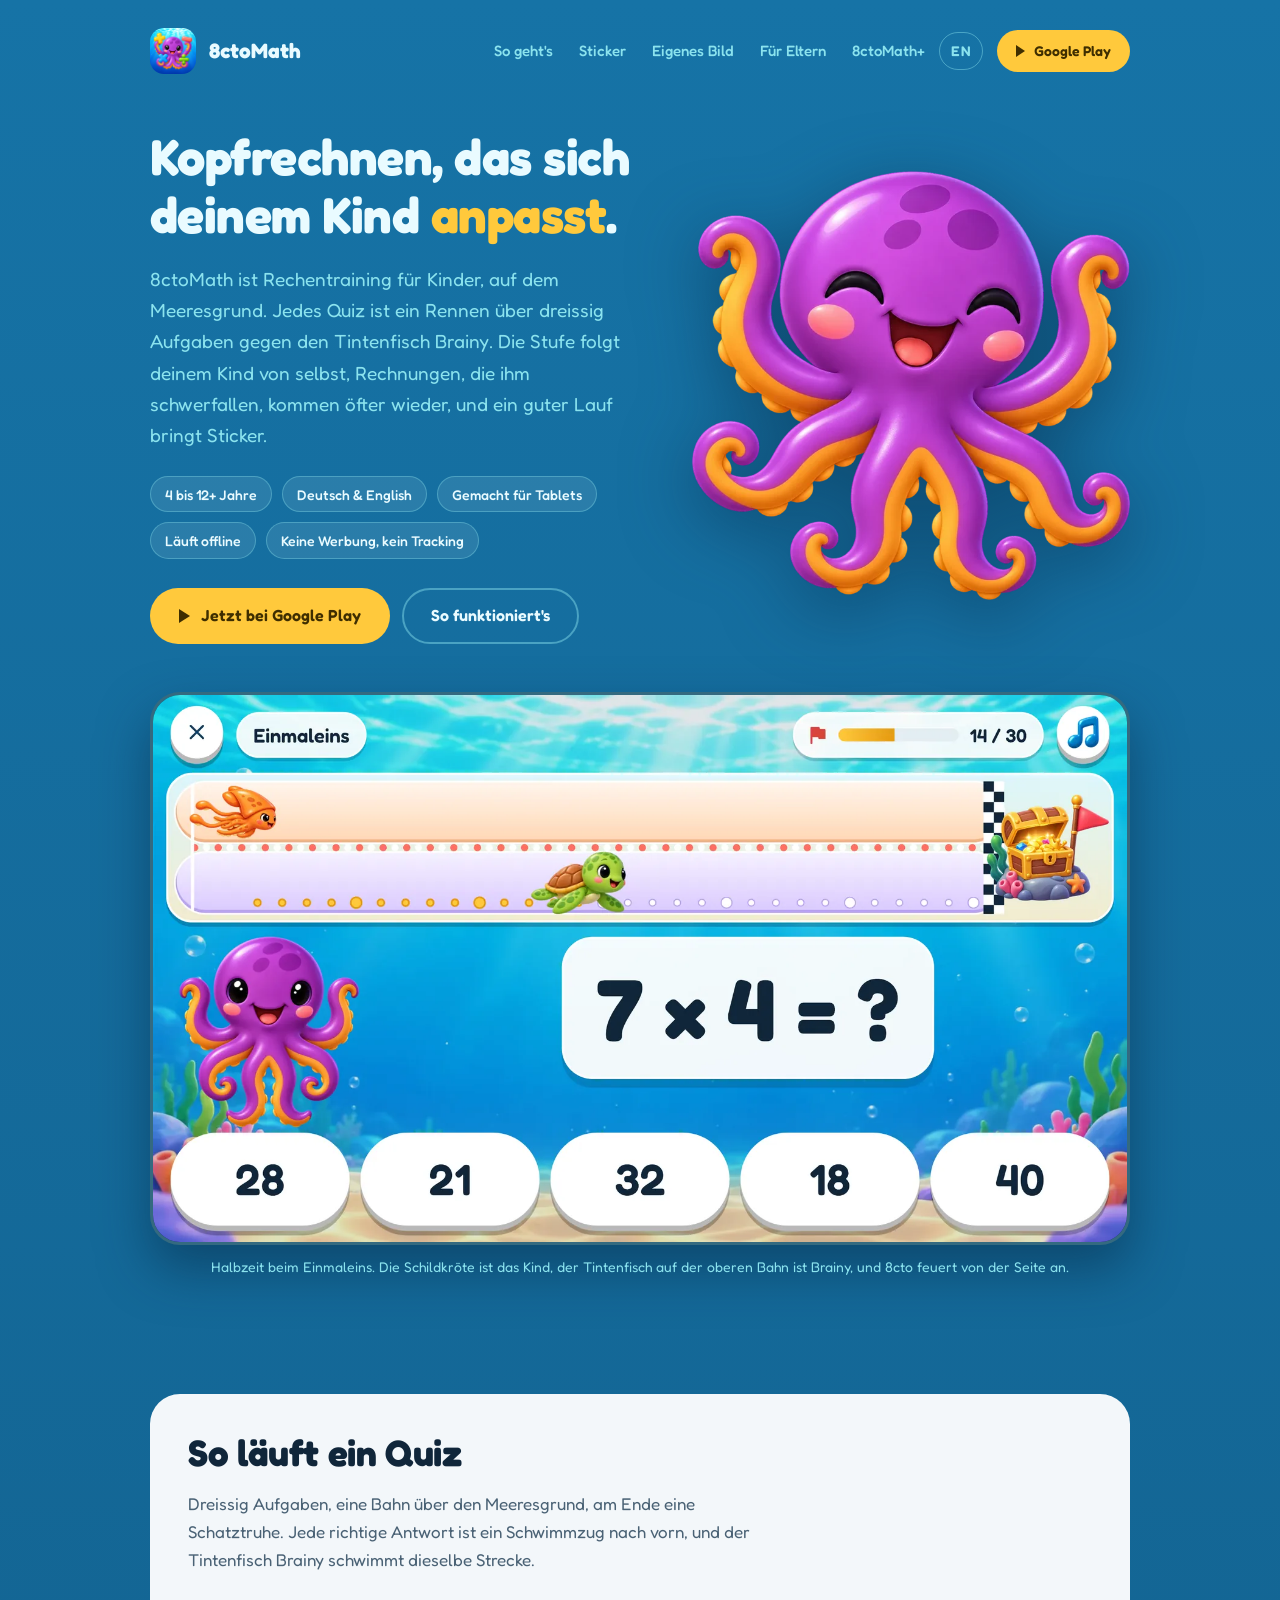
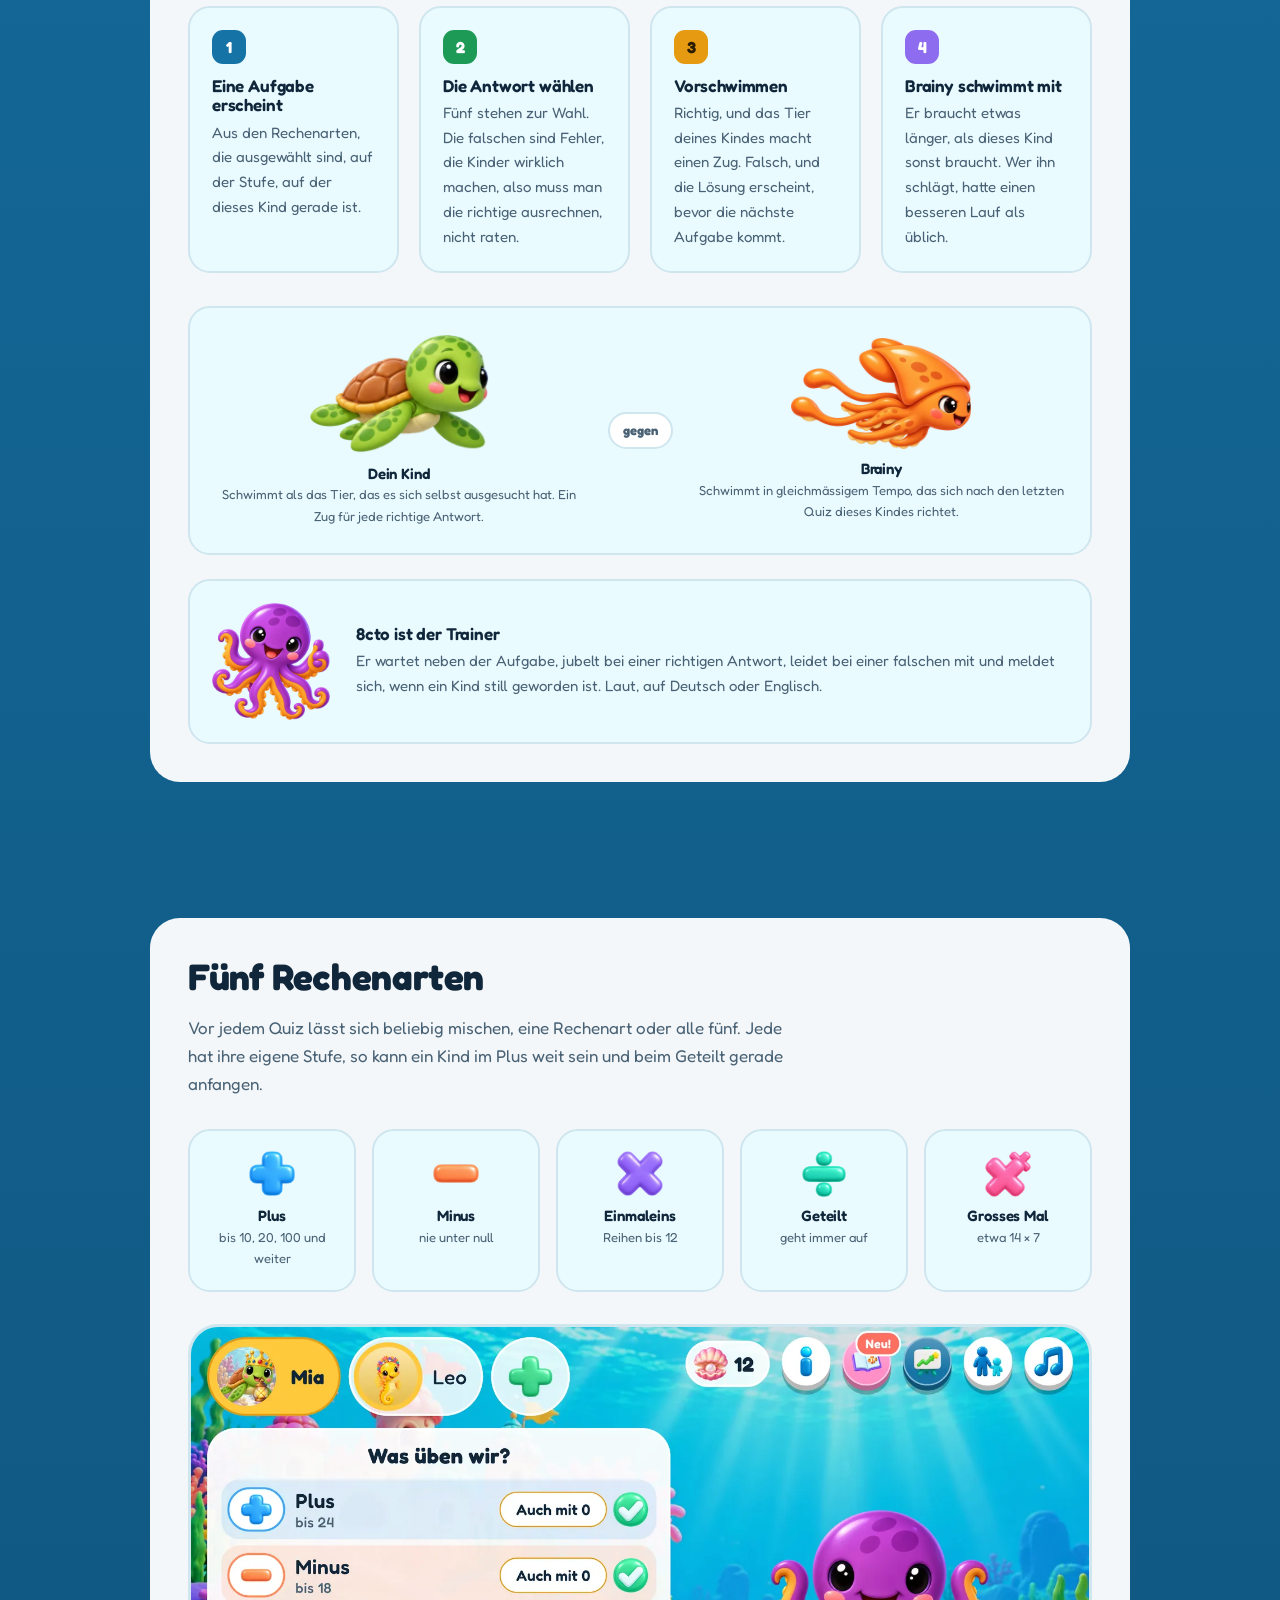
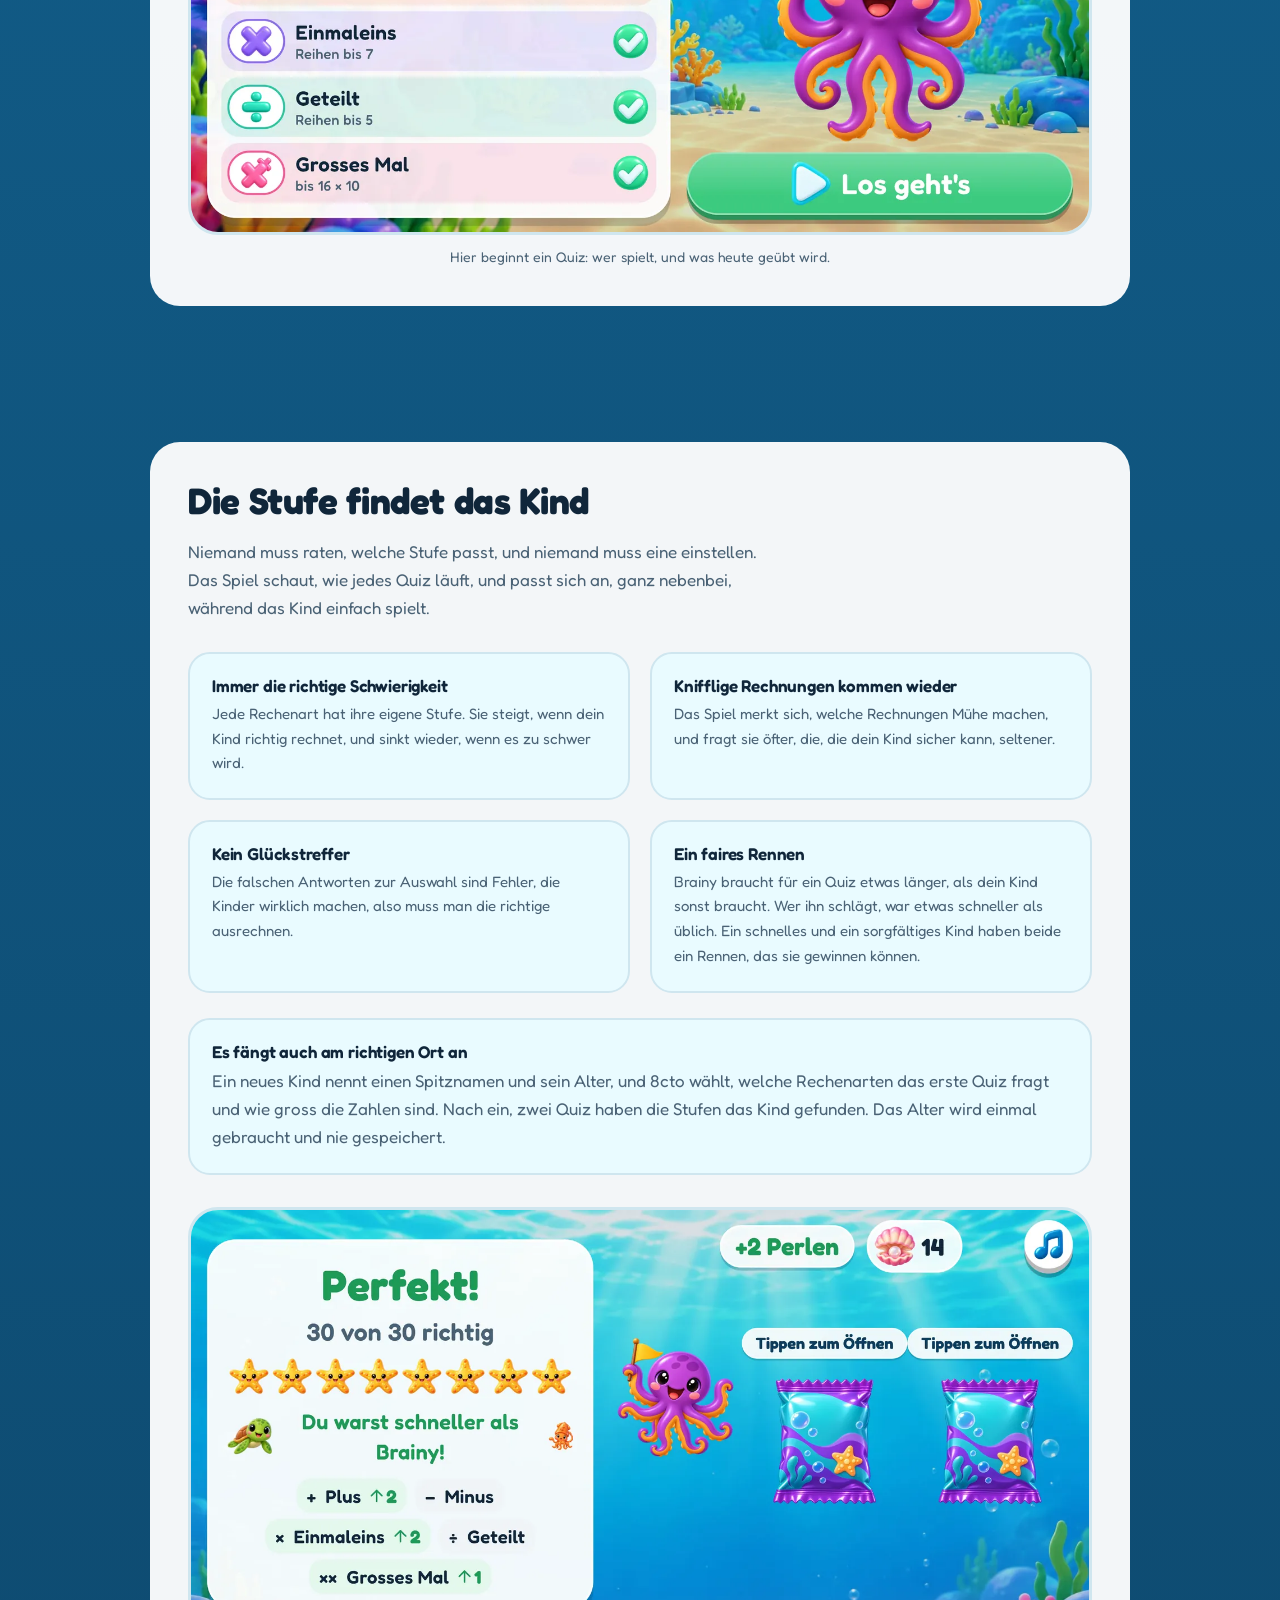
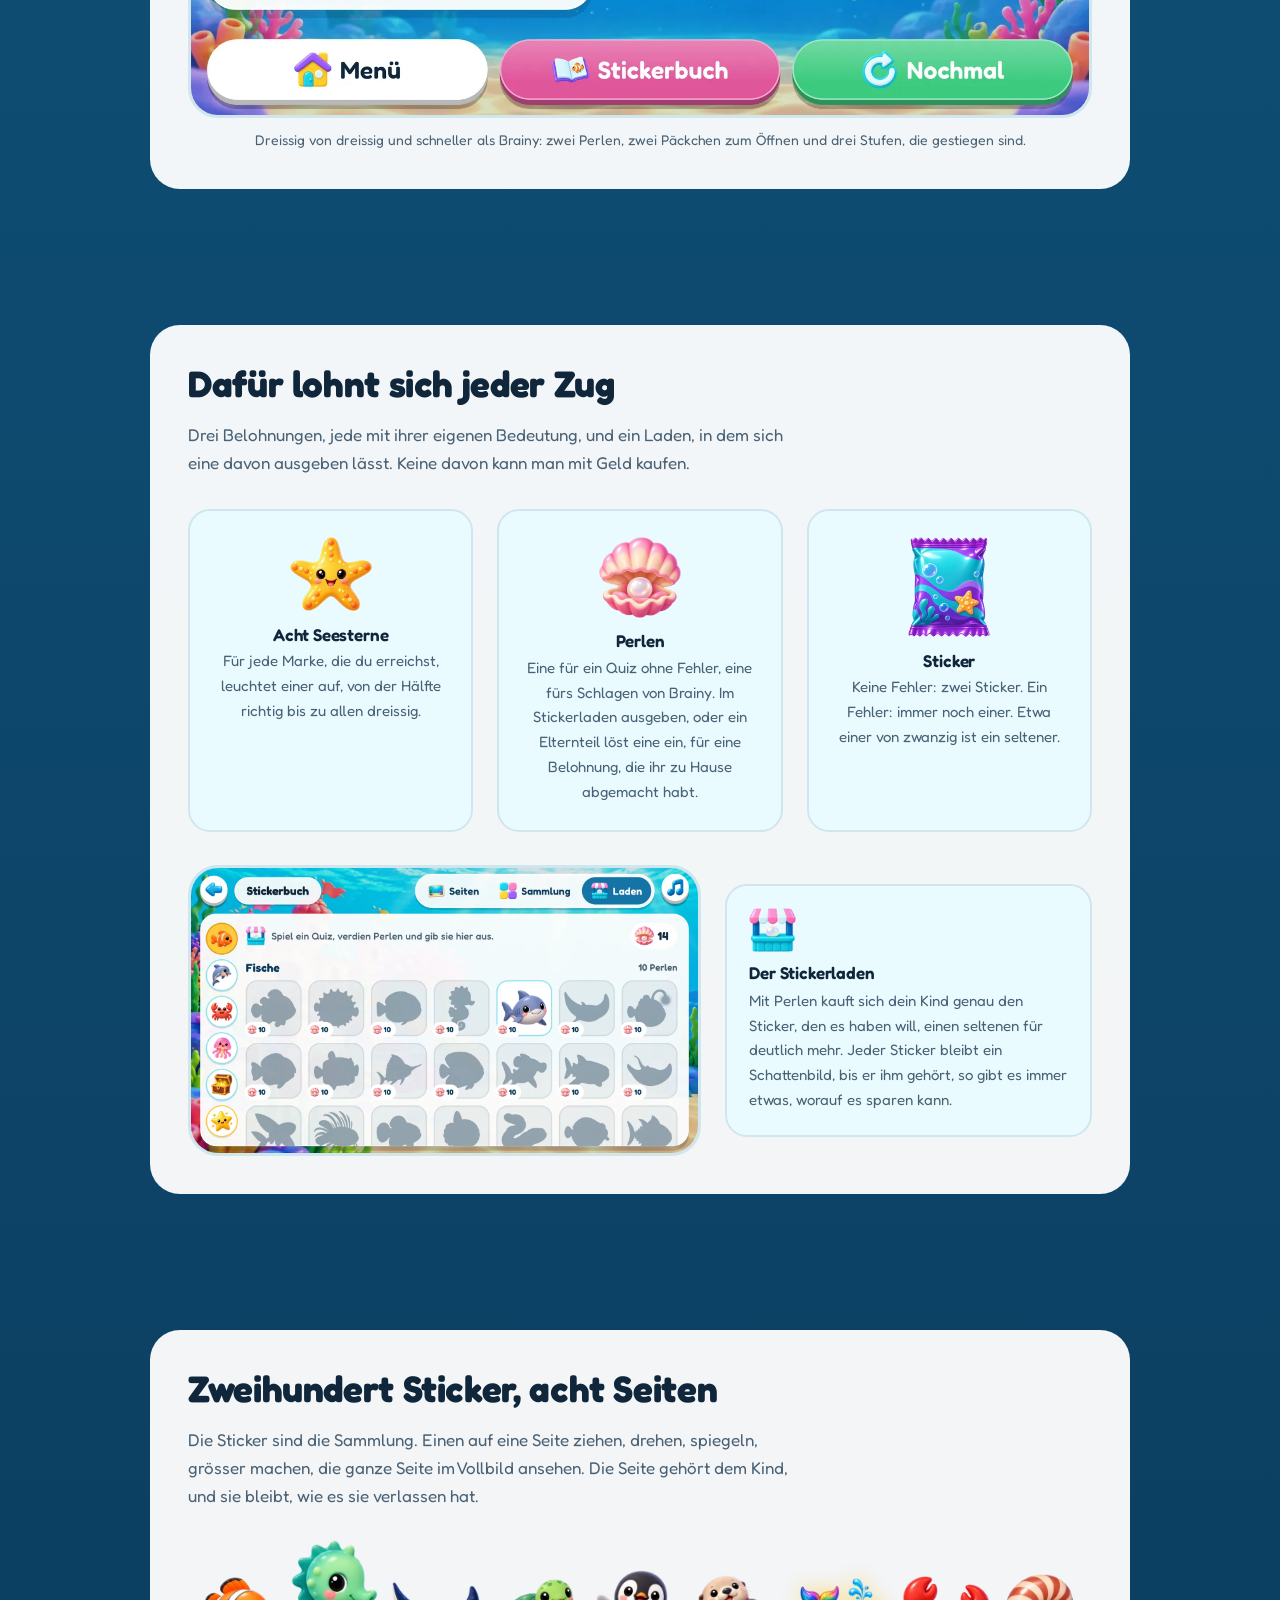
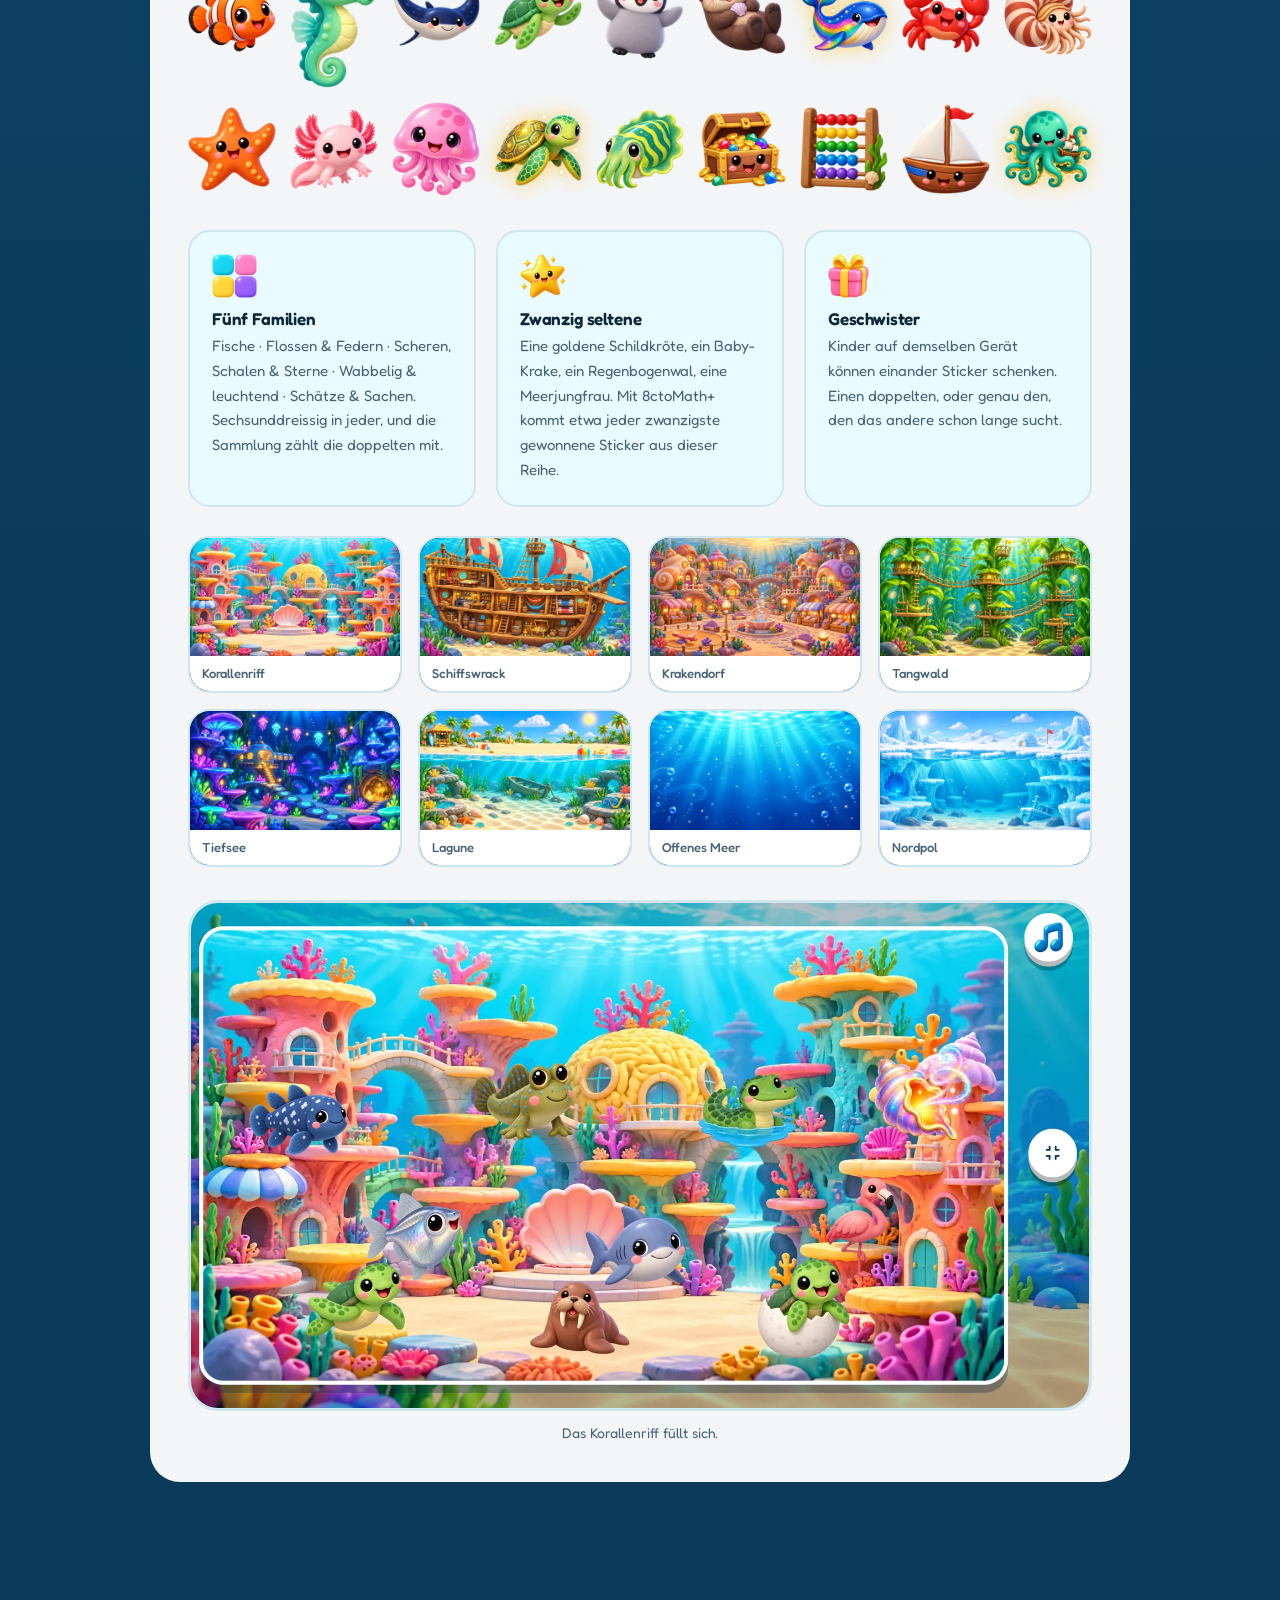
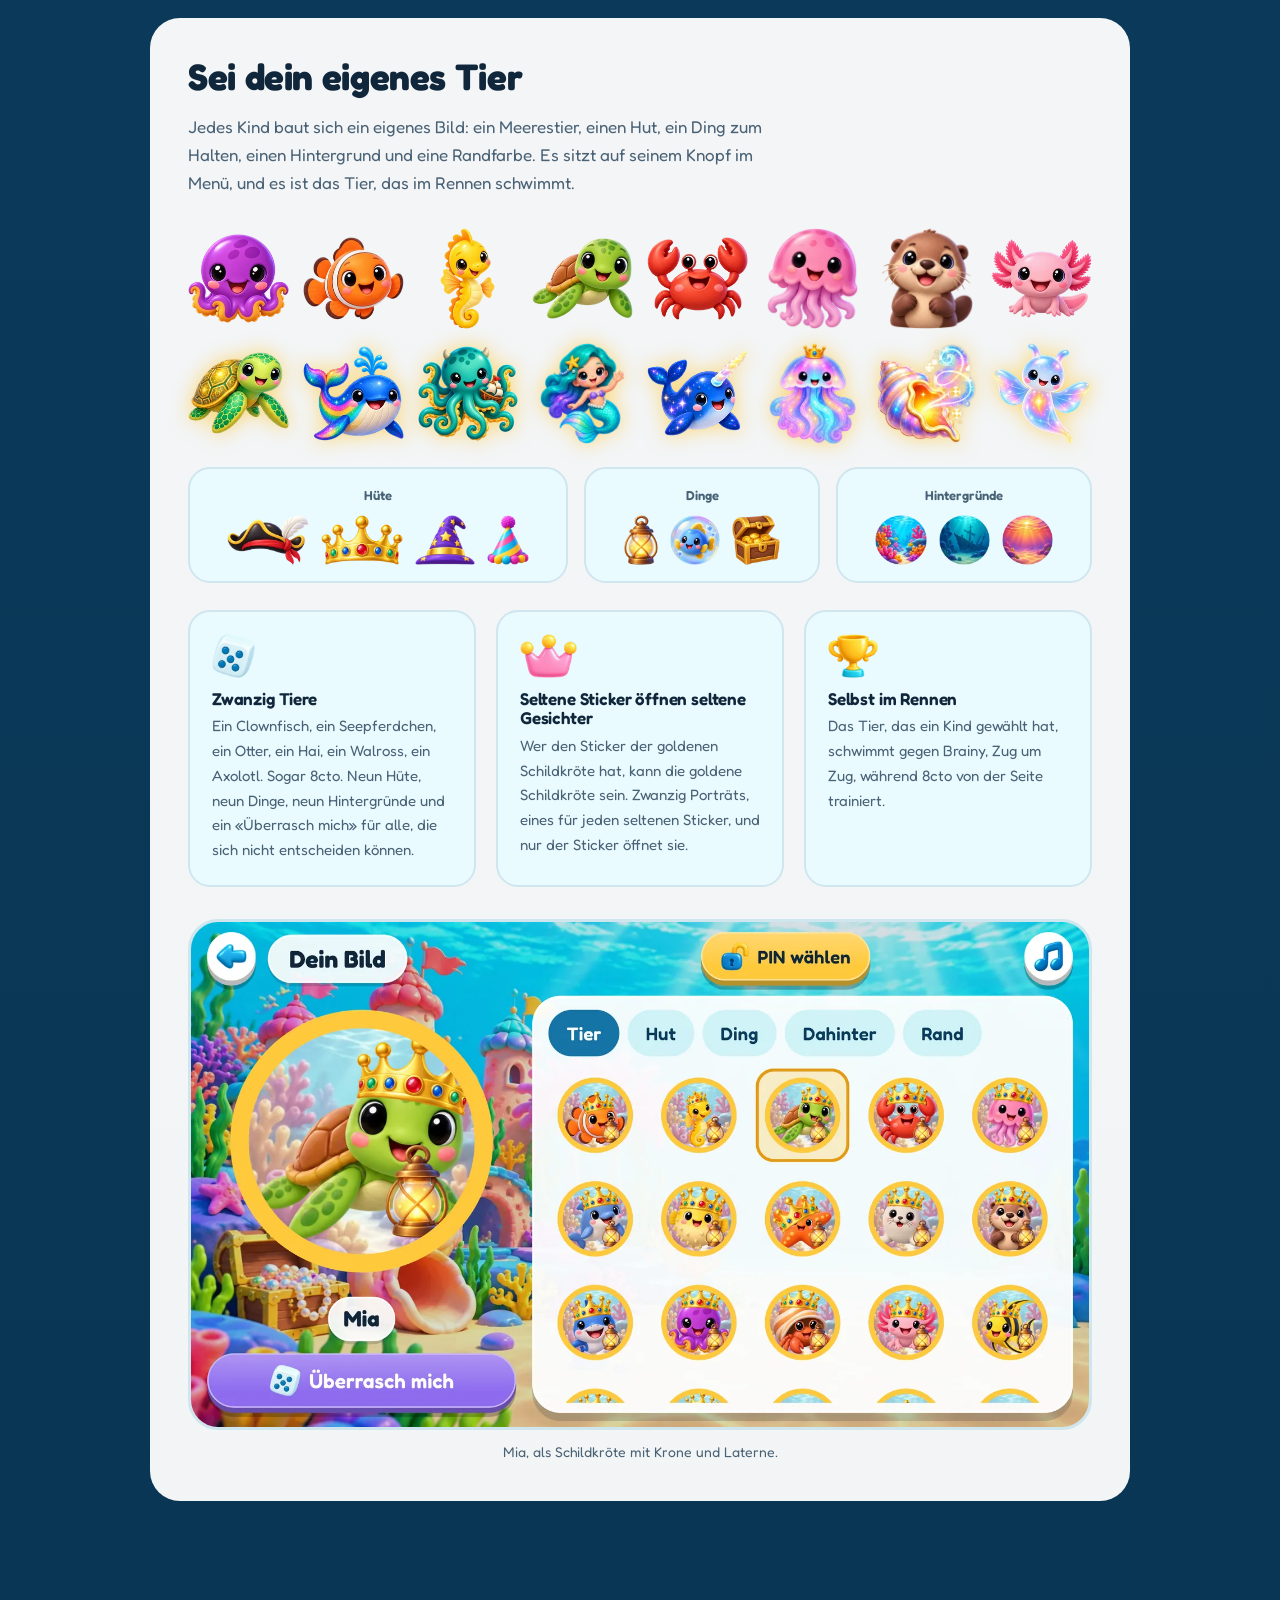
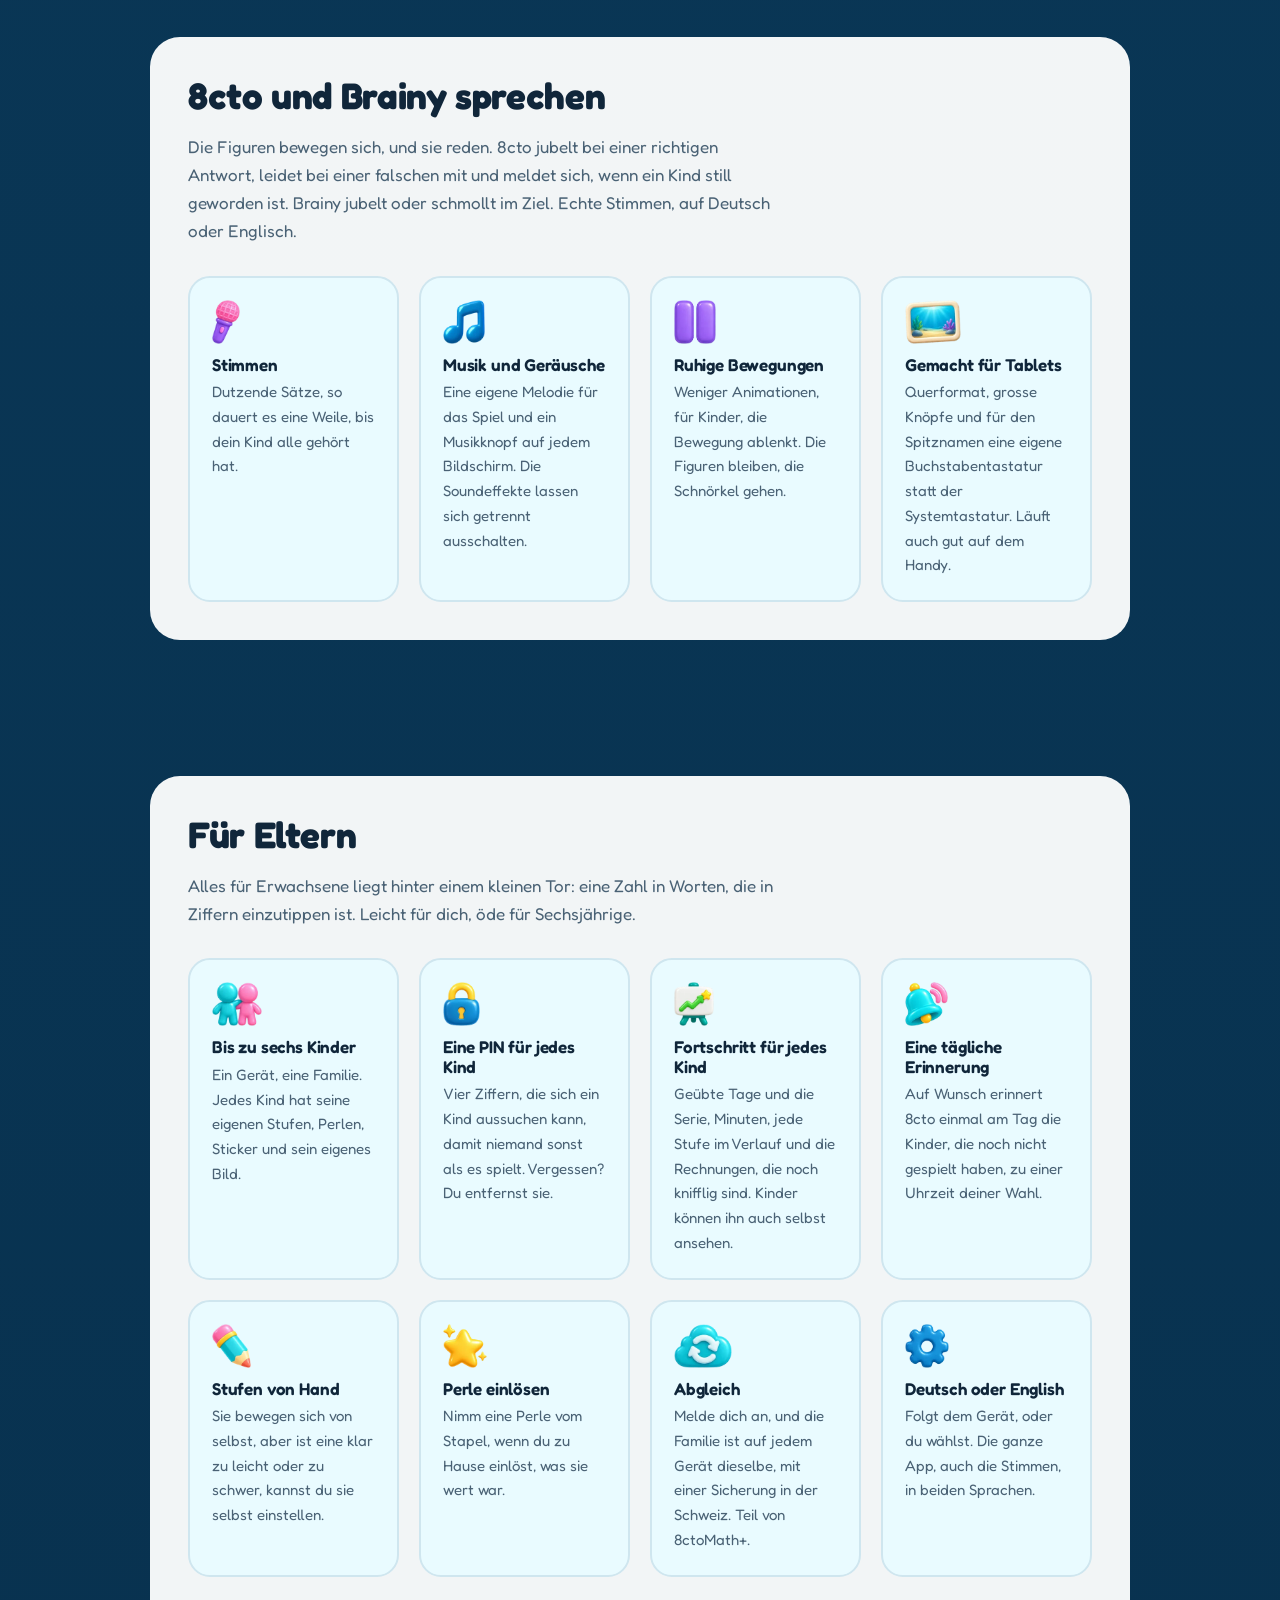
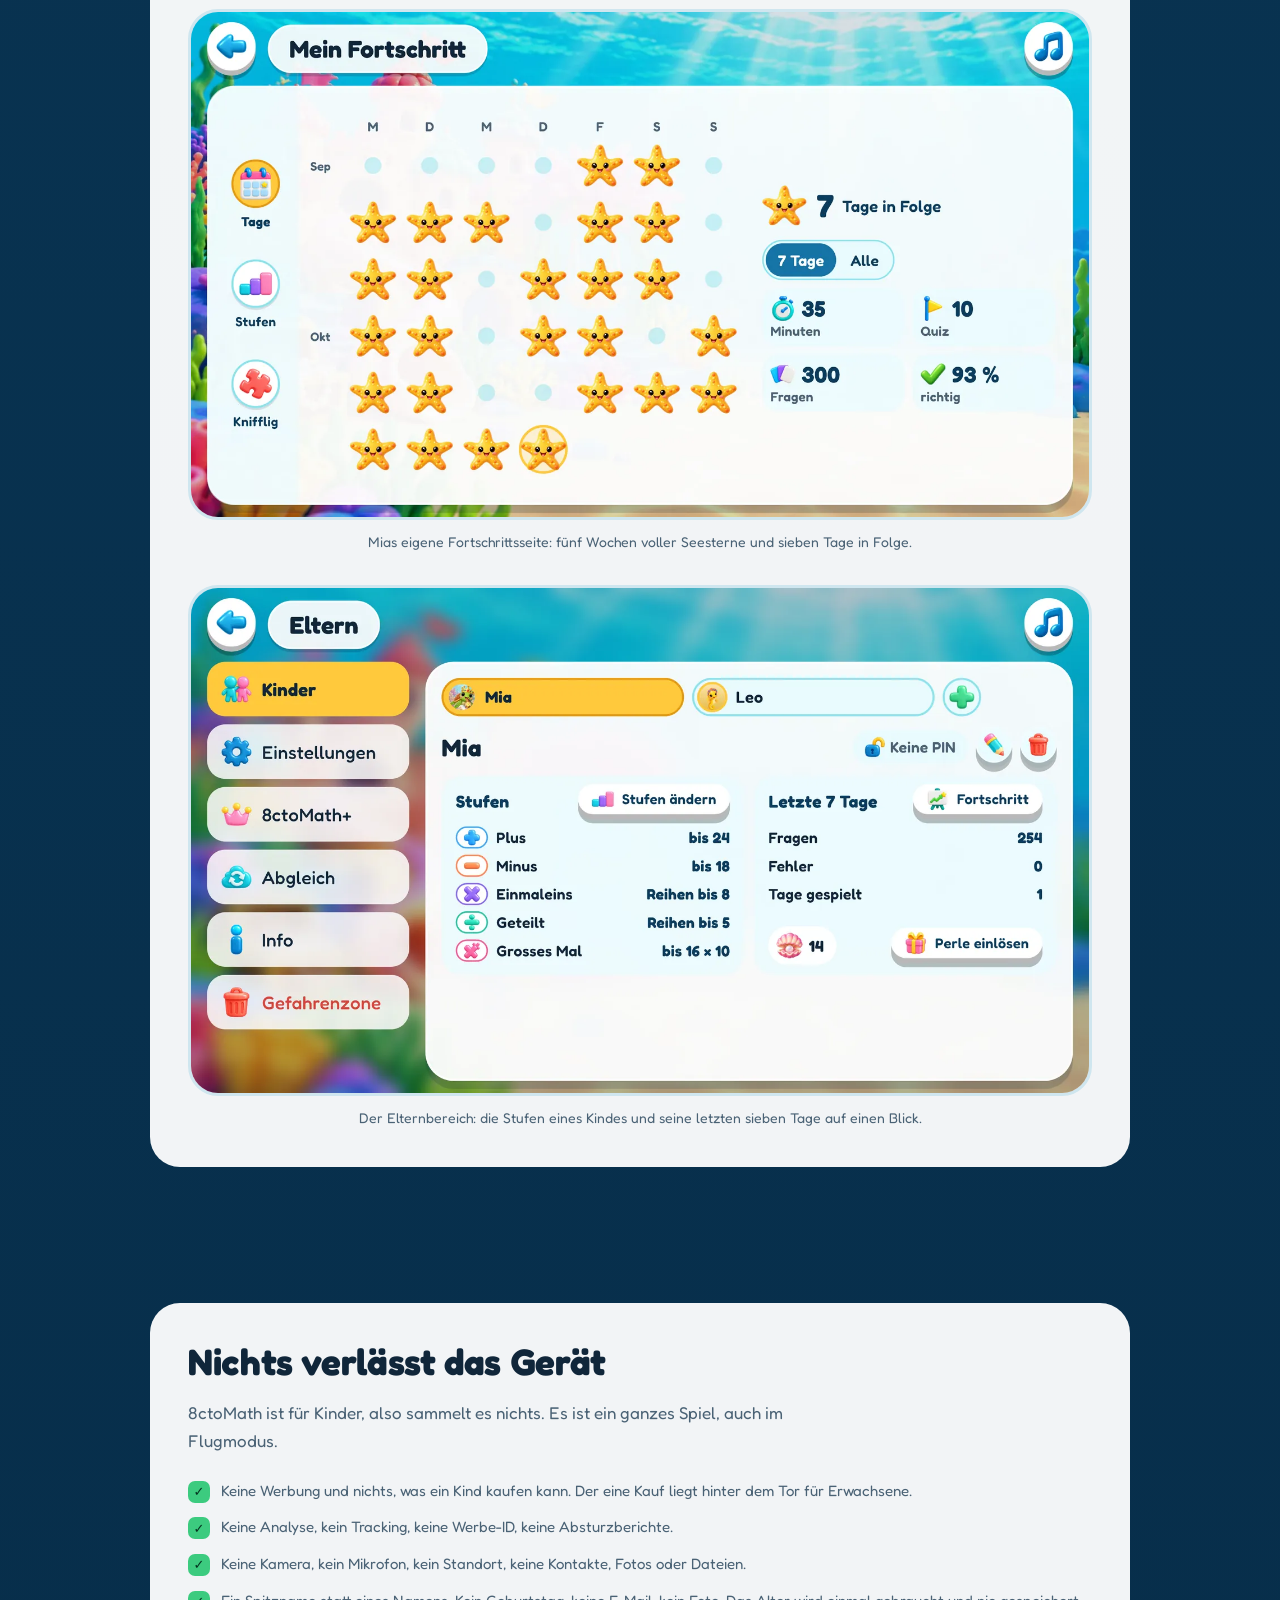
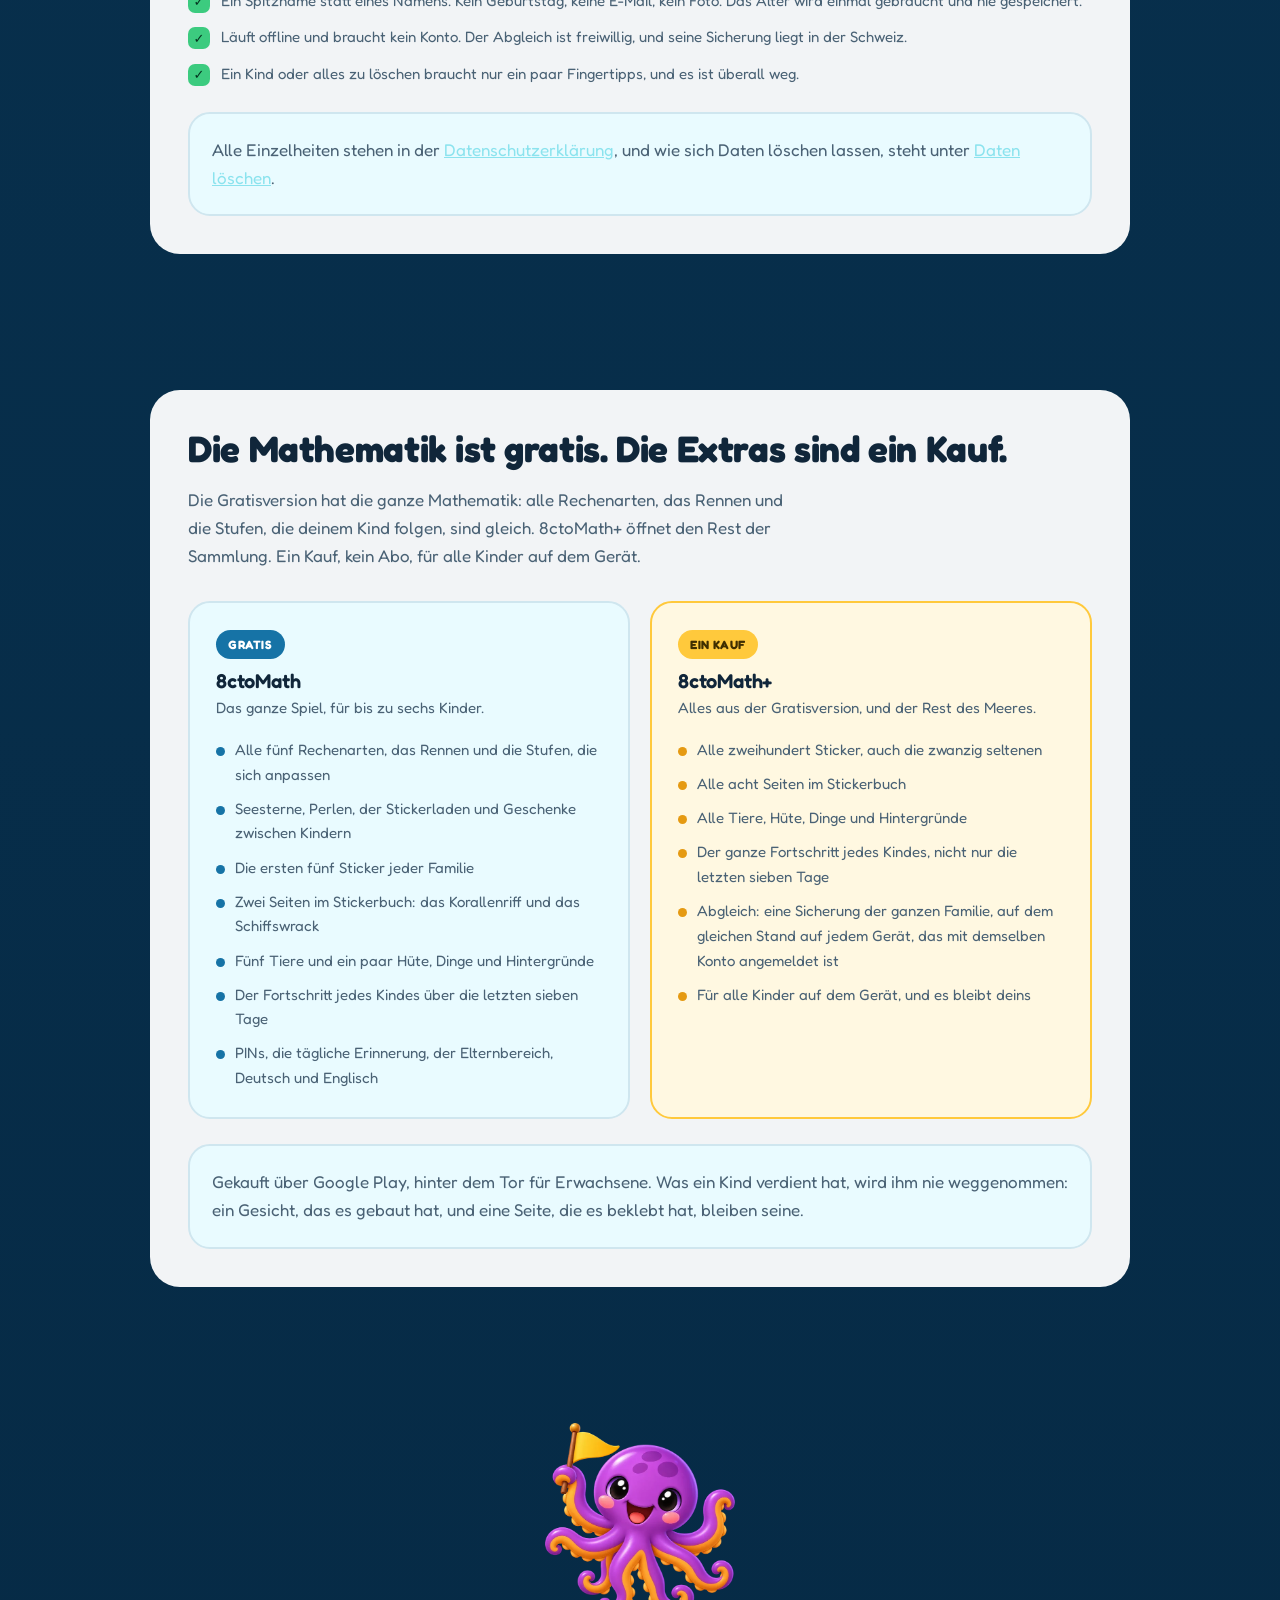
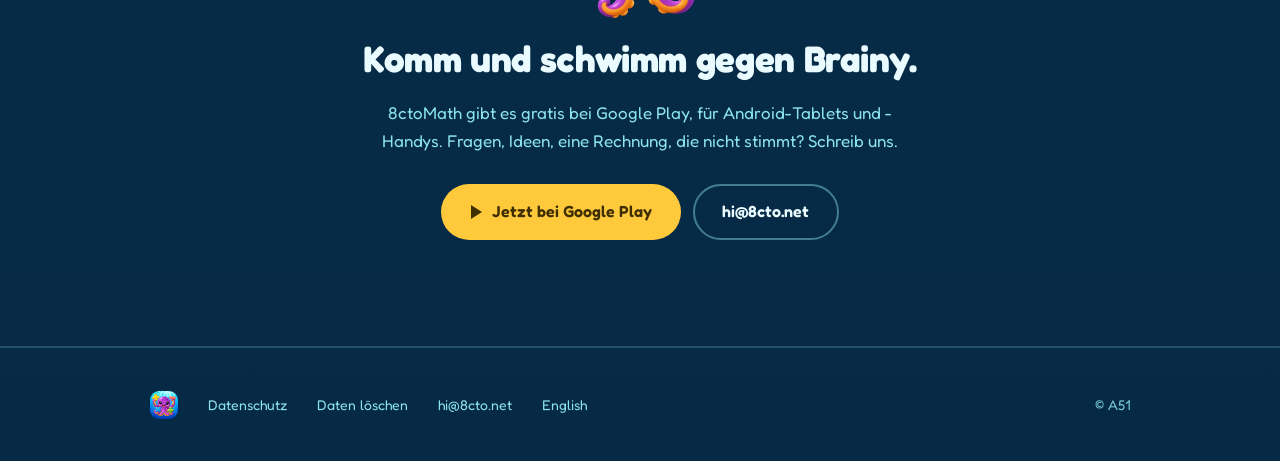
==== de/index.html @ ead0a8d6 "8cto.net in German, with the new screenshots de/ holds the three pages in German: index.html, datens" ====
<!DOCTYPE html>
<html lang="de">
<head>
<meta charset="utf-8">
<meta name="viewport" content="width=device-width, initial-scale=1">
<title>8ctoMath — Kopfrechnen, das sich deinem Kind anpasst</title>
<meta name="description" content="Kopfrechnen für Kinder von 4 bis 12, auf dem Meeresgrund. Jedes Quiz ist ein Rennen über dreissig Aufgaben gegen den Tintenfisch Brainy: Die Stufe folgt dem Kind von selbst, knifflige Rechnungen kommen wieder, und ein guter Lauf bringt Sticker. Keine Werbung, kein Tracking, läuft offline. Auf Deutsch und Englisch.">
<meta name="theme-color" content="#0B3C5D">
<meta name="color-scheme" content="dark light">
<meta property="og:title" content="8ctoMath — Kopfrechnen, das sich deinem Kind anpasst">
<meta property="og:description" content="Dreissig Aufgaben, ein Rennen gegen Brainy und Sticker für einen guten Lauf. Die Stufe folgt dem Kind von selbst, und Rechnungen, die schwerfallen, kommen öfter wieder. Keine Werbung, kein Tracking, läuft offline.">
<meta property="og:type" content="website">
<meta property="og:url" content="https://8cto.net/de/">
<meta property="og:image" content="https://8cto.net/img/og-de.png">
<meta property="og:image:width" content="1200">
<meta property="og:image:height" content="630">
<meta property="og:locale" content="de_CH">
<meta property="og:locale:alternate" content="en_GB">
<meta name="twitter:card" content="summary_large_image">
<link rel="canonical" href="https://8cto.net/de/">
<link rel="alternate" hreflang="en" href="https://8cto.net/">
<link rel="alternate" hreflang="de" href="https://8cto.net/de/">
<link rel="alternate" hreflang="x-default" href="https://8cto.net/">
<link rel="icon" href="../favicon.ico" sizes="any">
<link rel="icon" href="../favicon-192.png" type="image/png" sizes="192x192">
<link rel="apple-touch-icon" href="../apple-touch-icon.png">
<script type="application/ld+json">
{
  "@context": "https://schema.org",
  "@type": "MobileApplication",
  "name": "8ctoMath",
  "alternateName": "8ctoMath – Kopfrechnen-Rennen",
  "description": "Kopfrechnen, das sich deinem Kind anpasst. Wettrennen, Sticker, keine Werbung.",
  "operatingSystem": "ANDROID",
  "applicationCategory": "EducationalApplication",
  "url": "https://8cto.net/de/",
  "downloadUrl": "https://play.google.com/store/apps/details?id=io.a51.octomath",
  "sameAs": ["https://play.google.com/store/apps/details?id=io.a51.octomath"],
  "image": "https://8cto.net/img/og-de.png",
  "inLanguage": ["de", "en"],
  "offers": {"@type": "Offer", "price": "0", "priceCurrency": "EUR"},
  "publisher": {"@type": "Organization", "name": "A51", "url": "https://a51.io"}
}
</script>
<style>
/* 8ctoMath — 8cto.net
   Colour and type come from the app's own design system (lib/ui/theme.dart,
   `abstract final class Sea`), so the site reads as part of the game: a deep
   sea behind foam-white cards, kelp green for right and coral for wrong, sun
   yellow as the one "act" accent, and everything rounded to sit with
   Fredoka's rounded face.

   Fredoka is self-hosted rather than fetched from Google's CDN — the legal
   pages next door are privacy pages, and one font origin for the whole site
   keeps it that way. It is the very file the app bundles, as woff2.

   The app offers "calm motion" for children who find animation distracting;
   the site honours prefers-reduced-motion for the same reason. */

@font-face{
  font-family:'Fredoka';
  src:url('../fonts/Fredoka.woff2') format('woff2-variations');
  font-weight:300 700;
  font-style:normal; font-display:swap;
}

:root{
  /* Sea, verbatim */
  --abyss:#062A45;
  --deep:#0B3C5D;
  --sea:#1673A6;
  --lagoon:#2EC4D6;
  --shallow:#8BE3EE;
  --foam:#E9FBFF;
  --sand:#FFE9B8;
  --sun:#FFC93C;
  --sun-deep:#E59A12;
  --kelp:#3CCB7F;
  --kelp-deep:#1E9A57;
  --coral:#FF6F61;
  --coral-deep:#D9443A;
  --purple:#8E6CEF;
  --pink:#FF8FC7;
  --ink:#10263A;
  --ink-soft:#4A6275;

  --r-chip:12px;
  --r-tile:22px;
  --r-sheet:30px;
  --line:#CFE6EF;
}

*{margin:0;padding:0;box-sizing:border-box}
html{scroll-behavior:smooth}
@media (prefers-reduced-motion:reduce){
  html{scroll-behavior:auto}
  *{animation:none!important;transition:none!important}
}

/* The app's scaffold is Sea.deep; the page sinks towards the abyss as you
   read down it. The gradient is sized to the document rather than fixed to
   the viewport — fixed would restart it on every screenful, and costs the
   compositor a repaint per scrolled frame. */
html{background:var(--abyss)}
body{
  background:linear-gradient(180deg,var(--sea) 0%,var(--deep) 46%,var(--abyss) 100%) no-repeat;
  background-color:var(--deep);
  color:var(--foam);
  font-family:'Fredoka',system-ui,-apple-system,"Segoe UI",Roboto,sans-serif;
  font-weight:400;
  font-size:17px;
  line-height:1.65;
  -webkit-font-smoothing:antialiased;
}

img{display:block;max-width:100%;height:auto}
a{color:var(--shallow)}
a:focus-visible{outline:3px solid var(--sun);outline-offset:3px;border-radius:var(--r-chip)}

.wrap{max-width:1060px;margin-inline:auto;padding-inline:clamp(20px,5vw,40px)}
section{padding-block:clamp(38px,6vw,68px)}

h1,h2,h3{font-weight:700;line-height:1.15;letter-spacing:-.01em}
h2{font-size:clamp(1.6rem,4vw,2.3rem)}
h3{font-size:1.0625rem;font-weight:600}
.lede{color:var(--shallow);max-width:60ch;margin-top:.9em;font-size:1.0625rem}

/* ---------- header ---------- */
.top{display:flex;align-items:center;gap:14px;padding-block:clamp(18px,3vw,28px)}
.top .home{display:flex;align-items:center;gap:13px;text-decoration:none;color:inherit}
.top img{width:46px;height:46px;border-radius:14px}
.top .name{font-weight:700;font-size:1.3rem}
.top nav{margin-left:auto;display:flex;align-items:center;gap:clamp(12px,2.4vw,26px)}
/* padding-block keeps the tap target comfortable on a phone, where these
   are the only navigation there is. */
.top nav a{color:var(--shallow);text-decoration:none;font-size:.9375rem;font-weight:500;
           display:inline-block;padding-block:.62em}
.top nav a:hover{color:#fff;text-decoration:underline}
/* Two anchors drop out first; below that the nav goes entirely. The page is
   a single column to scroll, so nothing is actually out of reach, and the
   labels wrap mid-word if they are kept. */
@media (max-width:760px){.top nav a.hide-s{display:none}}
@media (max-width:560px){.top nav{display:none}}
/* The store link stays when the nav goes: it is the one thing in the header
   a phone visitor is likely to want. */
.top .btn-play{flex:none}
@media (max-width:560px){.top .btn-play{margin-left:auto}}
/* The other language, as two letters beside the store pill. On a 320 px
   phone it goes; the footer has it too. */
.top .lang{flex:none;color:var(--shallow);text-decoration:none;font-weight:600;
  font-size:.875rem;letter-spacing:.04em;padding:.45em .8em;
  border:1.5px solid rgba(139,227,238,.45);border-radius:999px}
.top .lang:hover{color:#fff;border-color:var(--shallow)}
@media (max-width:560px){.top .lang{margin-left:auto}.top .lang ~ .btn-play{margin-left:0}}
/* A 320 px phone fits logo, name and pill only a size down. */
@media (max-width:380px){
  .top,.top .home{gap:10px}
  .top img{width:40px;height:40px;border-radius:12px}
  .top .name{font-size:1.15rem}
  .top .btn-play{font-size:.8125rem;padding:.5em 1em;gap:.5em}
  .top .lang{display:none}
  .top .lang ~ .btn-play{margin-left:auto}
}

/* ---------- hero ---------- */
.hero{display:grid;grid-template-columns:1.06fr .94fr;gap:clamp(20px,4vw,48px);align-items:center;
      padding-block:clamp(10px,2vw,26px) clamp(30px,4vw,48px)}
/* text-wrap:balance evens the lines out; without it the last word drops to
   a line of its own. */
.hero h1{font-size:clamp(2rem,5.2vw,3.15rem);text-wrap:balance}
.hero h1 .sun{color:var(--sun)}
.hero p{color:var(--shallow);margin-top:1em;font-size:clamp(1rem,1.6vw,1.1875rem);max-width:46ch}
.hero .art img{width:100%;max-width:440px;margin-inline:auto;
  filter:drop-shadow(0 18px 34px rgba(6,42,69,.5))}
@media (max-width:820px){
  .hero{grid-template-columns:1fr;text-align:center}
  .hero p{margin-inline:auto}
  .hero .art{order:-1}
  .hero .art img{max-width:300px}
}
/* On a phone the art comes first, so keep it small enough that the headline
   is on screen with it. */
@media (max-width:560px){.hero .art img{max-width:210px}}

/* Row of plain facts under the hero headline. */
.facts{display:flex;flex-wrap:wrap;gap:10px;margin-top:1.5em}
.facts span{
  background:rgba(233,251,255,.1);border:1.5px solid rgba(139,227,238,.34);
  color:var(--foam);border-radius:999px;padding:.4em 1em;font-size:.875rem;font-weight:500;
}
@media (max-width:820px){.facts{justify-content:center}}

/* ---------- buttons ---------- */
.btn{
  display:inline-block;text-decoration:none;font-weight:600;font-size:1rem;
  border-radius:999px;padding:.8em 1.7em;border:2px solid transparent;
}
.btn-sun{background:var(--sun);color:#3F2E00}
.btn-sun:hover{background:var(--sun-deep);color:#2A1E00}
.btn-ghost{border-color:rgba(139,227,238,.45);color:var(--foam)}
.btn-ghost:hover{border-color:var(--shallow);background:rgba(233,251,255,.08)}
.cta-row{display:flex;flex-wrap:wrap;gap:12px;margin-top:1.7em;align-items:center}
@media (max-width:820px){.cta-row{justify-content:center}}

/* The store button. The triangle is drawn in CSS, as on qizu.net and
   zoevo.io, rather than Google's badge artwork. */
.btn-play{display:inline-flex;align-items:center;gap:.65em}
.btn-play .tri{width:0;height:0;border-left:.7em solid currentColor;
  border-top:.44em solid transparent;border-bottom:.44em solid transparent}
.btn-sm{font-size:.875rem;padding:.55em 1.2em}

/* ---------- cards ---------- */
.card{
  /* Sea.card is 0xF2FFFFFF — white at 95%. */
  background:rgba(255,255,255,.95);
  color:var(--ink);
  border-radius:var(--r-sheet);
  padding:clamp(22px,3.6vw,38px);
}
.card h2,.card h3{color:var(--ink)}
.card p{color:var(--ink-soft)}
.card .lede{color:var(--ink-soft)}

.grid{display:grid;gap:clamp(14px,2vw,20px)}
.g2{grid-template-columns:repeat(2,1fr)}
.g3{grid-template-columns:repeat(3,1fr)}
.g4{grid-template-columns:repeat(4,1fr)}
@media (max-width:900px){.g3,.g4{grid-template-columns:repeat(2,1fr)}}
@media (max-width:600px){.g2,.g3,.g4{grid-template-columns:1fr}}

/* A tile inside a white card. */
.tile{
  background:var(--foam);border:2px solid var(--line);
  border-radius:var(--r-tile);padding:clamp(16px,2.4vw,22px);
}
.tile h3{margin-bottom:.35em}
.tile p{font-size:.9375rem;margin:0}
.tile .num{
  display:inline-flex;align-items:center;justify-content:center;
  width:34px;height:34px;border-radius:11px;margin-bottom:.7em;
  font-weight:700;font-size:1rem;background:var(--sea);color:#fff;
}
.tile.kelp .num{background:var(--kelp-deep)}
.tile.sun  .num{background:var(--sun-deep);color:#2A1E00}
.tile.purple .num{background:var(--purple)}
/* One of the app's own button pictures at the top of a tile. They are the
   icons the child taps, so a parent recognises them on the screen. */
.tile .ico{height:44px;width:auto;margin-bottom:.65em}

/* The five kinds of calculation. */
.ops{display:grid;grid-template-columns:repeat(5,1fr);gap:clamp(10px,1.6vw,16px);margin-top:1.8em}
@media (max-width:860px){.ops{grid-template-columns:repeat(2,1fr)}}
@media (max-width:460px){.ops{grid-template-columns:1fr}}
.op{
  background:var(--foam);border:2px solid var(--line);border-radius:var(--r-tile);
  padding:clamp(14px,2vw,20px);text-align:center;
}
/* Boxed square rather than sized by height: the minus is a flat, wide glyph
   and would come out twice the width of the others otherwise. */
.op img{width:46px;height:46px;object-fit:contain;margin:0 auto .6em}
.op h3{font-size:.9375rem;margin-bottom:.2em}
.op p{font-size:.8125rem;margin:0;color:var(--ink-soft)}

/* The two in the water, before the off. */
.racers{
  display:grid;grid-template-columns:1fr auto 1fr;gap:clamp(10px,2.4vw,26px);
  align-items:center;margin-top:1.9em;
  background:var(--foam);border:2px solid var(--line);
  border-radius:var(--r-tile);padding:clamp(18px,2.8vw,26px);
}
.racer{text-align:center}
.racer img{width:min(180px,100%);margin:0 auto .7em}
.racer h3{font-size:.9375rem;margin-bottom:.15em}
.racer p{font-size:.8125rem;margin:0;color:var(--ink-soft)}
.versus{
  font-weight:700;font-size:.8125rem;color:var(--ink-soft);
  background:#fff;border:2px solid var(--line);border-radius:999px;
  padding:.45em 1em;white-space:nowrap;
}
@media (max-width:560px){.racers{grid-template-columns:1fr;gap:16px}}

/* And the one on the side. */
.trainer{
  display:flex;gap:clamp(14px,2.4vw,26px);align-items:center;margin-top:1.4em;
  background:var(--foam);border:2px solid var(--line);
  border-radius:var(--r-tile);padding:clamp(16px,2.4vw,22px);
}
.trainer img{width:118px;flex:none}
.trainer h3{margin-bottom:.3em}
.trainer p{font-size:.9375rem;margin:0}
@media (max-width:560px){.trainer{flex-direction:column;text-align:center}}

/* A framed screen of the game. Inside a card it sits on the card's line
   colour; on the open sea it gets a lighter rim and a shadow. */
figure{margin:0}
.screen{
  border-radius:var(--r-sheet);overflow:hidden;
  border:3px solid var(--line);
  background:var(--abyss);
}
.screen img{width:100%}
figcaption{color:var(--ink-soft);font-size:.875rem;margin-top:.7em;text-align:center}
.showcase{padding-block:0 clamp(26px,4vw,48px)}
.showcase .screen{border-color:rgba(139,227,238,.35);box-shadow:0 24px 50px rgba(6,42,69,.5)}
.showcase figcaption{color:var(--shallow)}

/* Rewards: three props side by side. */
.rewards{display:grid;grid-template-columns:repeat(3,1fr);gap:clamp(14px,2.4vw,24px);margin-top:1.9em}
@media (max-width:700px){.rewards{grid-template-columns:1fr}}
.reward{text-align:center;background:var(--foam);border:2px solid var(--line);
        border-radius:var(--r-tile);padding:clamp(18px,2.6vw,26px)}
.reward img{width:82px;margin:0 auto .8em}
.reward h3{margin-bottom:.3em}
.reward p{font-size:.9375rem;margin:0}

/* A screen beside a tile: the shop, the parents' area. */
.beside{display:grid;grid-template-columns:1.4fr 1fr;gap:clamp(14px,2.4vw,24px);align-items:center;margin-top:1.9em}
@media (max-width:760px){.beside{grid-template-columns:1fr}}

/* The sticker strip. */
.stickers{
  display:grid;grid-template-columns:repeat(9,1fr);gap:clamp(6px,1.2vw,14px);
  margin-top:1.8em;align-items:center;
}
.stickers img{width:100%}
.stickers .rare{filter:drop-shadow(0 0 10px rgba(255,201,60,.7))}
/* 18 stickers, so 9 / 6 / 3 columns all come out in whole rows. */
@media (max-width:860px){.stickers{grid-template-columns:repeat(6,1fr)}}
@media (max-width:520px){.stickers{grid-template-columns:repeat(3,1fr)}}

/* Pages of the book. */
.pages{display:grid;grid-template-columns:repeat(4,1fr);gap:clamp(10px,1.6vw,16px);margin-top:1.7em}
@media (max-width:900px){.pages{grid-template-columns:repeat(2,1fr)}}
.pages figure{border-radius:var(--r-tile);overflow:hidden;border:2px solid var(--line);background:var(--abyss)}
.pages .cap{padding:.55em .9em;font-size:.8125rem;font-weight:500;background:#fff;color:var(--ink-soft)}

/* Faces a child can be. Every picture is boxed square so a tall seahorse
   and a wide manta line up. */
.creatures{display:grid;grid-template-columns:repeat(8,1fr);gap:clamp(8px,1.4vw,14px);margin-top:1.8em}
.creatures img{width:100%;aspect-ratio:1;object-fit:contain}
.creatures .rare{filter:drop-shadow(0 0 10px rgba(255,201,60,.7))}
/* 16 faces: 8 or 4 columns come out in whole rows. */
@media (max-width:860px){.creatures{grid-template-columns:repeat(4,1fr)}}

/* Hats, things and backdrops, a few of each. One box per slot, sized to
   what is in it, so a line only ever breaks between slots and never in the
   middle of one; a box that drops to the next line stretches across it. On
   a phone the pictures shrink until the four hats fit one line. */
.parts{display:flex;flex-wrap:wrap;gap:clamp(10px,1.6vw,16px);margin-top:1.4em}
.parts .slot{
  flex:1 1 auto;text-align:center;
  background:var(--foam);border:2px solid var(--line);
  border-radius:var(--r-tile);padding:clamp(12px,1.8vw,16px) clamp(12px,2vw,18px);
}
.parts .label{display:block;font-size:.8125rem;font-weight:600;color:var(--ink-soft);margin-bottom:.6em}
.parts .row{display:flex;flex-wrap:wrap;justify-content:center;align-items:center;gap:clamp(8px,1.2vw,12px)}
.parts img{height:50px;width:auto}
@media (max-width:560px){.parts img{height:40px}.parts .row{gap:8px}}
@media (max-width:360px){.parts img{height:34px}}

/* Privacy list. */
.plist{list-style:none;margin-top:1.4em;display:grid;gap:.7em}
.plist li{display:flex;gap:.7em;align-items:flex-start;color:var(--ink-soft);font-size:.9375rem}
.plist .tick{
  flex:none;width:22px;height:22px;border-radius:7px;background:var(--kelp);
  color:#04331F;font-weight:700;font-size:.8125rem;display:grid;place-items:center;margin-top:.15em;
}

/* Free beside 8ctoMath+. */
.compare{display:grid;grid-template-columns:1fr 1fr;gap:clamp(14px,2vw,20px);margin-top:1.8em}
@media (max-width:700px){.compare{grid-template-columns:1fr}}
.plan{background:var(--foam);border:2px solid var(--line);border-radius:var(--r-tile);padding:clamp(18px,2.6vw,26px)}
.plan.plus{border-color:var(--sun);background:#FFF8E1}
.plan .tag{
  display:inline-block;font-weight:700;font-size:.75rem;letter-spacing:.05em;text-transform:uppercase;
  border-radius:999px;padding:.4em 1em;background:var(--sea);color:#fff;margin-bottom:.9em;
}
.plan.plus .tag{background:var(--sun);color:#3F2E00}
.plan h3{font-size:1.25rem;margin-bottom:.15em}
.plan > p{font-size:.9375rem}
.plan ul{list-style:none;margin-top:1em;display:grid;gap:.55em}
.plan li{display:flex;gap:.65em;align-items:flex-start;color:var(--ink-soft);font-size:.9375rem}
.plan li::before{content:"";flex:none;width:9px;height:9px;border-radius:50%;background:var(--sea);margin-top:.6em}
.plan.plus li::before{background:var(--sun-deep)}

/* A quiet callout inside a card. */
.note{
  background:var(--foam);border:2px solid var(--line);
  border-radius:var(--r-tile);padding:clamp(16px,2.4vw,22px);margin-top:1.5em;
}
.note p{margin:0}
.note h3{margin-bottom:.3em}

/* Closing call. */
.cta{text-align:center}
.cta h2{margin-bottom:.5em}
.cta p{color:var(--shallow);max-width:52ch;margin-inline:auto}
.cta img{width:190px;margin:0 auto 1.2em}
.cta .cta-row{justify-content:center}

/* ---------- footer ---------- */
footer{
  border-top:2px solid rgba(139,227,238,.22);
  padding-block:clamp(24px,3.5vw,38px);margin-top:clamp(20px,3vw,40px);
}
footer .frow{display:flex;flex-wrap:wrap;align-items:center;gap:14px clamp(18px,3vw,30px)}
footer img{width:28px;height:28px;border-radius:9px}
footer a{color:var(--shallow);text-decoration:none;font-size:.875rem;display:inline-block;padding-block:.5em}
footer a:hover{color:#fff;text-decoration:underline}
footer .copy{margin-left:auto;color:var(--shallow);font-size:.875rem;opacity:.85}
footer .copy a{font-size:inherit}
@media (max-width:560px){footer .copy{margin-left:0;width:100%}}
</style>
</head>


<body>

<header class="wrap top">
  <a class="home" href="./">
    <img src="../img/mark.png" alt="" width="46" height="46">
    <span class="name">8ctoMath</span>
  </a>
  <nav>
    <a href="#quiz">So geht's</a>
    <a href="#book" class="hide-s">Sticker</a>
    <a href="#avatars" class="hide-s">Eigenes Bild</a>
    <a href="#parents">Für Eltern</a>
    <a href="#plus">8ctoMath+</a>
  </nav>
  <a class="lang" href="../" hreflang="en" lang="en" title="English" aria-label="English">EN</a>
  <a class="btn btn-sun btn-sm btn-play" href="https://play.google.com/store/apps/details?id=io.a51.octomath"><span class="tri" aria-hidden="true"></span>Google&nbsp;Play</a>
</header>

<main>

  <!-- ------------------------------------------------------------- hero -->
  <section class="wrap hero">
    <div>
      <h1>Kopfrechnen, das sich deinem Kind <span class="sun">anpasst</span>.</h1>
      <p>8ctoMath ist Rechentraining für Kinder, auf dem Meeresgrund. Jedes
      Quiz ist ein Rennen über dreissig Aufgaben gegen den Tintenfisch Brainy.
      Die Stufe folgt deinem Kind von selbst, Rechnungen, die ihm schwerfallen,
      kommen öfter wieder, und ein guter Lauf bringt Sticker.</p>
      <div class="facts">
        <span>4 bis 12+ Jahre</span>
        <span>Deutsch &amp; English</span>
        <span>Gemacht für Tablets</span>
        <span>Läuft offline</span>
        <span>Keine Werbung, kein Tracking</span>
      </div>
      <div class="cta-row">
        <a class="btn btn-sun btn-play" href="https://play.google.com/store/apps/details?id=io.a51.octomath"><span class="tri" aria-hidden="true"></span>Jetzt bei Google&nbsp;Play</a>
        <a class="btn btn-ghost" href="#quiz">So funktioniert's</a>
      </div>
    </div>
    <div class="art">
      <img src="../img/8cto-happy.webp" alt="8cto, ein lila Krake mit orangen Armen, grinsend" width="640" height="627" fetchpriority="high">
    </div>
  </section>

  <!-- ------------------------------------------------- the game itself -->
  <section class="wrap showcase">
    <figure>
      <div class="screen">
        <img src="../img/shots/de/shot-quiz.webp" alt="Ein Quiz in 8ctoMath: die Aufgabe 7 × 4 mit fünf Antworten zur Wahl, darüber die Rennbahn mit dem Tintenfisch Brainy auf der einen Bahn und einer Schildkröte auf der anderen, und 8cto feuert von der Seite an" width="1600" height="900">
      </div>
      <figcaption>Halbzeit beim Einmaleins. Die Schildkröte ist das Kind, der
      Tintenfisch auf der oberen Bahn ist Brainy, und 8cto feuert von der Seite
      an.</figcaption>
    </figure>
  </section>

  <!-- ------------------------------------------------------ how a quiz goes -->
  <section class="wrap" id="quiz">
    <div class="card">
      <h2>So läuft ein Quiz</h2>
      <p class="lede">Dreissig Aufgaben, eine Bahn über den Meeresgrund, am Ende
      eine Schatztruhe. Jede richtige Antwort ist ein Schwimmzug nach vorn, und
      der Tintenfisch Brainy schwimmt dieselbe Strecke.</p>

      <div class="grid g4" style="margin-top:1.9em">
        <div class="tile"><span class="num">1</span>
          <h3>Eine Aufgabe erscheint</h3>
          <p>Aus den Rechenarten, die ausgewählt sind, auf der Stufe, auf der
          dieses Kind gerade ist.</p></div>
        <div class="tile kelp"><span class="num">2</span>
          <h3>Die Antwort wählen</h3>
          <p>Fünf stehen zur Wahl. Die falschen sind Fehler, die Kinder
          wirklich machen, also muss man die richtige ausrechnen, nicht
          raten.</p></div>
        <div class="tile sun"><span class="num">3</span>
          <h3>Vorschwimmen</h3>
          <p>Richtig, und das Tier deines Kindes macht einen Zug. Falsch, und
          die Lösung erscheint, bevor die nächste Aufgabe kommt.</p></div>
        <div class="tile purple"><span class="num">4</span>
          <h3>Brainy schwimmt mit</h3>
          <p>Er braucht etwas länger, als dieses Kind sonst braucht. Wer ihn
          schlägt, hatte einen besseren Lauf als üblich.</p></div>
      </div>

      <div class="racers">
        <div class="racer">
          <img src="../img/racer-turtle.webp" alt="Eine grüne Meeresschildkröte beim Schwimmen" width="384" height="254" loading="lazy">
          <h3>Dein Kind</h3>
          <p>Schwimmt als das Tier, das es sich selbst ausgesucht hat. Ein Zug
          für jede richtige Antwort.</p>
        </div>
        <span class="versus">gegen</span>
        <div class="racer">
          <img src="../img/brainy-swim.webp" alt="Der Tintenfisch Brainy beim Schwimmen" width="420" height="258" loading="lazy">
          <h3>Brainy</h3>
          <p>Schwimmt in gleichmässigem Tempo, das sich nach den letzten Quiz
          dieses Kindes richtet.</p>
        </div>
      </div>

      <div class="trainer">
        <img src="../img/8cto-cheer.webp" alt="8cto jubelt mit erhobenen Armen" width="640" height="636" loading="lazy">
        <div>
          <h3>8cto ist der Trainer</h3>
          <p>Er wartet neben der Aufgabe, jubelt bei einer richtigen Antwort,
          leidet bei einer falschen mit und meldet sich, wenn ein Kind still
          geworden ist. Laut, auf Deutsch oder Englisch.</p>
        </div>
      </div>
    </div>
  </section>

  <!-- ------------------------------------------------------- operations -->
  <section class="wrap">
    <div class="card">
      <h2>Fünf Rechenarten</h2>
      <p class="lede">Vor jedem Quiz lässt sich beliebig mischen, eine Rechenart
      oder alle fünf. Jede hat ihre eigene Stufe, so kann ein Kind im Plus weit
      sein und beim Geteilt gerade anfangen.</p>
      <div class="ops">
        <div class="op"><img src="../img/icons/op_plus.webp" alt="" loading="lazy"><h3>Plus</h3><p>bis 10, 20, 100 und weiter</p></div>
        <div class="op"><img src="../img/icons/op_minus.webp" alt="" loading="lazy"><h3>Minus</h3><p>nie unter null</p></div>
        <div class="op"><img src="../img/icons/op_times.webp" alt="" loading="lazy"><h3>Einmaleins</h3><p>Reihen bis 12</p></div>
        <div class="op"><img src="../img/icons/op_divide.webp" alt="" loading="lazy"><h3>Geteilt</h3><p>geht immer auf</p></div>
        <div class="op"><img src="../img/icons/op_big_times.webp" alt="" loading="lazy"><h3>Grosses Mal</h3><p>etwa 14 × 7</p></div>
      </div>

      <figure style="margin-top:1.9em">
        <div class="screen">
          <img src="../img/shots/de/shot-menu.webp" alt="Das Menü: oben die Knöpfe der zwei Kinder, darunter die fünf Rechenarten mit einem Häkchen bei jeder, 8cto im offenen Wasser und der Knopf «Los geht's»" width="1600" height="900" loading="lazy">
        </div>
        <figcaption>Hier beginnt ein Quiz: wer spielt, und was heute geübt
        wird.</figcaption>
      </figure>
    </div>
  </section>

  <!-- -------------------------------------------------- the adaptive bit -->
  <section class="wrap">
    <div class="card">
      <h2>Die Stufe findet das Kind</h2>
      <p class="lede">Niemand muss raten, welche Stufe passt, und niemand muss
      eine einstellen. Das Spiel schaut, wie jedes Quiz läuft, und passt sich
      an, ganz nebenbei, während das Kind einfach spielt.</p>

      <div class="grid g2" style="margin-top:1.8em">
        <div class="tile">
          <h3>Immer die richtige Schwierigkeit</h3>
          <p>Jede Rechenart hat ihre eigene Stufe. Sie steigt, wenn dein Kind
          richtig rechnet, und sinkt wieder, wenn es zu schwer wird.</p>
        </div>
        <div class="tile kelp">
          <h3>Knifflige Rechnungen kommen wieder</h3>
          <p>Das Spiel merkt sich, welche Rechnungen Mühe machen, und fragt sie
          öfter, die, die dein Kind sicher kann, seltener.</p>
        </div>
        <div class="tile sun">
          <h3>Kein Glückstreffer</h3>
          <p>Die falschen Antworten zur Auswahl sind Fehler, die Kinder
          wirklich machen, also muss man die richtige ausrechnen.</p>
        </div>
        <div class="tile purple">
          <h3>Ein faires Rennen</h3>
          <p>Brainy braucht für ein Quiz etwas länger, als dein Kind sonst
          braucht. Wer ihn schlägt, war etwas schneller als üblich. Ein
          schnelles und ein sorgfältiges Kind haben beide ein Rennen, das sie
          gewinnen können.</p>
        </div>
      </div>

      <div class="note">
        <h3>Es fängt auch am richtigen Ort an</h3>
        <p>Ein neues Kind nennt einen Spitznamen und sein Alter, und 8cto
        wählt, welche Rechenarten das erste Quiz fragt und wie gross die
        Zahlen sind. Nach ein, zwei Quiz haben die Stufen das Kind gefunden.
        Das Alter wird einmal gebraucht und nie gespeichert.</p>
      </div>

      <figure style="margin-top:1.9em">
        <div class="screen">
          <img src="../img/shots/de/shot-results.webp" alt="Das Ergebnis: Perfekt, 30 von 30 richtig, acht leuchtende Seesterne, schneller als Brainy, zwei Perlen verdient, zwei Stickerpäckchen zum Öffnen, und die Stufen für Plus, Einmaleins und grosses Mal sind gestiegen" width="1600" height="900" loading="lazy">
        </div>
        <figcaption>Dreissig von dreissig und schneller als Brainy: zwei
        Perlen, zwei Päckchen zum Öffnen und drei Stufen, die gestiegen
        sind.</figcaption>
      </figure>
    </div>
  </section>

  <!-- ---------------------------------------------------------- rewards -->
  <section class="wrap">
    <div class="card">
      <h2>Dafür lohnt sich jeder Zug</h2>
      <p class="lede">Drei Belohnungen, jede mit ihrer eigenen Bedeutung, und
      ein Laden, in dem sich eine davon ausgeben lässt. Keine davon kann man
      mit Geld kaufen.</p>

      <div class="rewards">
        <div class="reward">
          <img src="../img/starfish.webp" alt="" width="260" height="234" loading="lazy">
          <h3>Acht Seesterne</h3>
          <p>Für jede Marke, die du erreichst, leuchtet einer auf, von der
          Hälfte richtig bis zu allen dreissig.</p>
        </div>
        <div class="reward">
          <img src="../img/pearl.webp" alt="" width="260" height="255" loading="lazy">
          <h3>Perlen</h3>
          <p>Eine für ein Quiz ohne Fehler, eine fürs Schlagen von Brainy. Im
          Stickerladen ausgeben, oder ein Elternteil löst eine ein, für eine
          Belohnung, die ihr zu Hause abgemacht habt.</p>
        </div>
        <div class="reward">
          <img src="../img/pack.webp" alt="" width="300" height="365" loading="lazy">
          <h3>Sticker</h3>
          <p>Keine Fehler: zwei Sticker. Ein Fehler: immer noch einer. Etwa
          einer von zwanzig ist ein seltener.</p>
        </div>
      </div>

      <div class="beside">
        <figure>
          <div class="screen">
            <img src="../img/shots/de/shot-shop.webp" alt="Der Stickerladen: Reihen grauer Sticker-Umrisse mit einem Preis von zehn Perlen unter jedem, ein Hai schon gekauft und in Farbe" width="1600" height="900" loading="lazy">
          </div>
        </figure>
        <div class="tile">
          <img class="ico" src="../img/icons/shop.webp" alt="" loading="lazy">
          <h3>Der Stickerladen</h3>
          <p>Mit Perlen kauft sich dein Kind genau den Sticker, den es haben
          will, einen seltenen für deutlich mehr. Jeder Sticker bleibt ein
          Schattenbild, bis er ihm gehört, so gibt es immer etwas, worauf es
          sparen kann.</p>
        </div>
      </div>
    </div>
  </section>

  <!-- ----------------------------------------------------- sticker book -->
  <section class="wrap" id="book">
    <div class="card">
      <h2>Zweihundert Sticker, acht Seiten</h2>
      <p class="lede">Die Sticker sind die Sammlung. Einen auf eine Seite
      ziehen, drehen, spiegeln, grösser machen, die ganze Seite im Vollbild
      ansehen. Die Seite gehört dem Kind, und sie bleibt, wie es sie verlassen
      hat.</p>

      <!-- Achtzehn der zweihundert. Die drei mit .rare sind aus der
           seltenen Reihe und leuchten wie im Buch. -->
      <div class="stickers">
        <img src="../img/stickers/clownfish.webp" alt="Sticker Clownfisch" width="220" height="187" loading="lazy">
        <img src="../img/stickers/seahorse.webp" alt="Sticker Seepferdchen" width="220" height="370" loading="lazy">
        <img src="../img/stickers/manta-ray.webp" alt="Sticker Mantarochen" width="220" height="160" loading="lazy">
        <img src="../img/stickers/sea-turtle.webp" alt="Sticker Meeresschildkröte" width="220" height="178" loading="lazy">
        <img src="../img/stickers/penguin.webp" alt="Sticker Pinguin" width="220" height="222" loading="lazy">
        <img src="../img/stickers/sea-otter.webp" alt="Sticker Seeotter" width="220" height="199" loading="lazy">
        <img class="rare" src="../img/stickers/rainbow-whale.webp" alt="Regenbogenwal, ein seltener Sticker" width="220" height="183" loading="lazy">
        <img src="../img/stickers/crab.webp" alt="Sticker Krabbe" width="220" height="191" loading="lazy">
        <img src="../img/stickers/nautilus.webp" alt="Sticker Nautilus" width="220" height="204" loading="lazy">
        <img src="../img/stickers/starfish.webp" alt="Sticker Seestern" width="220" height="209" loading="lazy">
        <img src="../img/stickers/axolotl.webp" alt="Sticker Axolotl" width="220" height="201" loading="lazy">
        <img src="../img/stickers/jellyfish.webp" alt="Sticker Qualle" width="220" height="233" loading="lazy">
        <img class="rare" src="../img/stickers/golden-turtle.webp" alt="Goldene Schildkröte, ein seltener Sticker" width="220" height="187" loading="lazy">
        <img src="../img/stickers/cuttlefish.webp" alt="Sticker Sepia" width="220" height="202" loading="lazy">
        <img src="../img/stickers/treasure-chest.webp" alt="Sticker Schatztruhe" width="220" height="192" loading="lazy">
        <img src="../img/stickers/abacus.webp" alt="Sticker Abakus" width="220" height="212" loading="lazy">
        <img src="../img/stickers/sailboat.webp" alt="Sticker Segelboot" width="220" height="226" loading="lazy">
        <img class="rare" src="../img/stickers/baby-kraken.webp" alt="Baby-Krake, ein seltener Sticker" width="220" height="197" loading="lazy">
      </div>

      <div class="grid g3" style="margin-top:2em">
        <div class="tile">
          <img class="ico" src="../img/icons/collection.webp" alt="" loading="lazy">
          <h3>Fünf Familien</h3>
          <p>Fische · Flossen &amp; Federn · Scheren, Schalen &amp; Sterne ·
          Wabbelig &amp; leuchtend · Schätze &amp; Sachen. Sechsunddreissig in
          jeder, und die Sammlung zählt die doppelten mit.</p>
        </div>
        <div class="tile sun">
          <img class="ico" src="../img/icons/group_rare.webp" alt="" loading="lazy">
          <h3>Zwanzig seltene</h3>
          <p>Eine goldene Schildkröte, ein Baby-Krake, ein Regenbogenwal, eine
          Meerjungfrau. Mit 8ctoMath+ kommt etwa jeder zwanzigste gewonnene
          Sticker aus dieser Reihe.</p>
        </div>
        <div class="tile">
          <img class="ico" src="../img/icons/gift.webp" alt="" loading="lazy">
          <h3>Geschwister</h3>
          <p>Kinder auf demselben Gerät können einander Sticker schenken.
          Einen doppelten, oder genau den, den das andere schon lange
          sucht.</p>
        </div>
      </div>

      <div class="pages">
        <figure>
          <img src="../img/page-reef.webp" alt="Die Seite Korallenriff" width="1000" height="563" loading="lazy">
          <div class="cap">Korallenriff</div>
        </figure>
        <figure>
          <img src="../img/page-wreck.webp" alt="Die Seite Schiffswrack" width="1000" height="563" loading="lazy">
          <div class="cap">Schiffswrack</div>
        </figure>
        <figure>
          <img src="../img/page-village.webp" alt="Die Seite Krakendorf" width="1000" height="563" loading="lazy">
          <div class="cap">Krakendorf</div>
        </figure>
        <figure>
          <img src="../img/page-kelp.webp" alt="Die Seite Tangwald" width="1000" height="563" loading="lazy">
          <div class="cap">Tangwald</div>
        </figure>
        <figure>
          <img src="../img/page-deep.webp" alt="Die Seite Tiefsee" width="1000" height="563" loading="lazy">
          <div class="cap">Tiefsee</div>
        </figure>
        <figure>
          <img src="../img/page-lagoon.webp" alt="Die Seite Lagune" width="1000" height="563" loading="lazy">
          <div class="cap">Lagune</div>
        </figure>
        <figure>
          <img src="../img/page-open.webp" alt="Die Seite Offenes Meer" width="1000" height="563" loading="lazy">
          <div class="cap">Offenes Meer</div>
        </figure>
        <figure>
          <img src="../img/page-ice.webp" alt="Die Seite Nordpol" width="1000" height="563" loading="lazy">
          <div class="cap">Nordpol</div>
        </figure>
      </div>

      <figure style="margin-top:1.9em">
        <div class="screen">
          <img src="../img/shots/de/shot-page.webp" alt="Die Seite Korallenriff mit einem Dutzend aufgeklebter Sticker: Schildkröten, ein Walross, ein Hai, ein Doktorfisch und mehr, zwischen den Korallentürmen" width="1600" height="900" loading="lazy">
        </div>
        <figcaption>Das Korallenriff füllt sich.</figcaption>
      </figure>
    </div>
  </section>

  <!-- ---------------------------------------------------------- avatars -->
  <section class="wrap" id="avatars">
    <div class="card">
      <h2>Sei dein eigenes Tier</h2>
      <p class="lede">Jedes Kind baut sich ein eigenes Bild: ein Meerestier,
      einen Hut, ein Ding zum Halten, einen Hintergrund und eine Randfarbe. Es
      sitzt auf seinem Knopf im Menü, und es ist das Tier, das im Rennen
      schwimmt.</p>

      <!-- Sechzehn der vierzig. Die zweite Reihe sind Porträts, die ein
           seltener Sticker öffnet, und sie leuchten wie die seltenen Sticker. -->
      <div class="creatures">
        <img src="../img/creatures/octo.webp" alt="8cto" loading="lazy">
        <img src="../img/creatures/clownfish.webp" alt="Clownfisch" loading="lazy">
        <img src="../img/creatures/seahorse.webp" alt="Seepferdchen" loading="lazy">
        <img src="../img/creatures/turtle.webp" alt="Schildkröte" loading="lazy">
        <img src="../img/creatures/crab.webp" alt="Krabbe" loading="lazy">
        <img src="../img/creatures/jellyfish.webp" alt="Qualle" loading="lazy">
        <img src="../img/creatures/otter.webp" alt="Otter" loading="lazy">
        <img src="../img/creatures/axolotl.webp" alt="Axolotl" loading="lazy">
        <img class="rare" src="../img/creatures/golden-turtle.webp" alt="Goldene Schildkröte" loading="lazy">
        <img class="rare" src="../img/creatures/rainbow-whale.webp" alt="Regenbogenwal" loading="lazy">
        <img class="rare" src="../img/creatures/baby-kraken.webp" alt="Baby-Krake" loading="lazy">
        <img class="rare" src="../img/creatures/mermaid.webp" alt="Meerjungfrau" loading="lazy">
        <img class="rare" src="../img/creatures/starry-narwhal.webp" alt="Sternen-Narwal" loading="lazy">
        <img class="rare" src="../img/creatures/jellyfish-king.webp" alt="Quallenkönig" loading="lazy">
        <img class="rare" src="../img/creatures/magic-conch.webp" alt="Zaubermuschel" loading="lazy">
        <img class="rare" src="../img/creatures/sea-angel.webp" alt="Seeengel" loading="lazy">
      </div>

      <div class="parts" aria-label="Einige der Hüte, Dinge und Hintergründe">
        <div class="slot">
          <span class="label">Hüte</span>
          <div class="row">
            <img src="../img/avatar/hat-pirate.webp" alt="Piratenhut" loading="lazy">
            <img src="../img/avatar/hat-crown.webp" alt="Krone" loading="lazy">
            <img src="../img/avatar/hat-wizard.webp" alt="Zauberhut" loading="lazy">
            <img src="../img/avatar/hat-party.webp" alt="Partyhut" loading="lazy">
          </div>
        </div>
        <div class="slot">
          <span class="label">Dinge</span>
          <div class="row">
            <img src="../img/avatar/item-lantern.webp" alt="Laterne" loading="lazy">
            <img src="../img/avatar/item-pet-fish.webp" alt="Fischfreund in einer Blase" loading="lazy">
            <img src="../img/avatar/item-treasure.webp" alt="Schatztruhe" loading="lazy">
          </div>
        </div>
        <div class="slot">
          <span class="label">Hintergründe</span>
          <div class="row">
            <img src="../img/avatar/backdrop-reef.webp" alt="Hintergrund Riff" loading="lazy">
            <img src="../img/avatar/backdrop-shipwreck.webp" alt="Hintergrund Schiffswrack" loading="lazy">
            <img src="../img/avatar/backdrop-sunset.webp" alt="Hintergrund Sonnenuntergang" loading="lazy">
          </div>
        </div>
      </div>

      <div class="grid g3" style="margin-top:1.6em">
        <div class="tile">
          <img class="ico" src="../img/icons/dice.webp" alt="" loading="lazy">
          <h3>Zwanzig Tiere</h3>
          <p>Ein Clownfisch, ein Seepferdchen, ein Otter, ein Hai, ein
          Walross, ein Axolotl. Sogar 8cto. Neun Hüte, neun Dinge, neun
          Hintergründe und ein «Überrasch mich» für alle, die sich nicht
          entscheiden können.</p>
        </div>
        <div class="tile sun">
          <img class="ico" src="../img/icons/crown.webp" alt="" loading="lazy">
          <h3>Seltene Sticker öffnen seltene Gesichter</h3>
          <p>Wer den Sticker der goldenen Schildkröte hat, kann die goldene
          Schildkröte sein. Zwanzig Porträts, eines für jeden seltenen Sticker,
          und nur der Sticker öffnet sie.</p>
        </div>
        <div class="tile">
          <img class="ico" src="../img/icons/trophy.webp" alt="" loading="lazy">
          <h3>Selbst im Rennen</h3>
          <p>Das Tier, das ein Kind gewählt hat, schwimmt gegen Brainy, Zug um
          Zug, während 8cto von der Seite trainiert.</p>
        </div>
      </div>

      <figure style="margin-top:1.9em">
        <div class="screen">
          <img src="../img/shots/de/shot-avatar.webp" alt="Dein Bild: Mias Schildkröte mit Krone und Laterne in einem gelben Ring, daneben eine Auswahl an Tieren" width="1600" height="900" loading="lazy">
        </div>
        <figcaption>Mia, als Schildkröte mit Krone und Laterne.</figcaption>
      </figure>
    </div>
  </section>

  <!-- ----------------------------------------------------------- voices -->
  <section class="wrap">
    <div class="card">
      <h2>8cto und Brainy sprechen</h2>
      <p class="lede">Die Figuren bewegen sich, und sie reden. 8cto jubelt bei
      einer richtigen Antwort, leidet bei einer falschen mit und meldet sich,
      wenn ein Kind still geworden ist. Brainy jubelt oder schmollt im Ziel.
      Echte Stimmen, auf Deutsch oder Englisch.</p>

      <div class="grid g4" style="margin-top:1.8em">
        <div class="tile">
          <img class="ico" src="../img/icons/voices.webp" alt="" loading="lazy">
          <h3>Stimmen</h3>
          <p>Dutzende Sätze, so dauert es eine Weile, bis dein Kind alle gehört
          hat.</p>
        </div>
        <div class="tile">
          <img class="ico" src="../img/icons/music_on.webp" alt="" loading="lazy">
          <h3>Musik und Geräusche</h3>
          <p>Eine eigene Melodie für das Spiel und ein Musikknopf auf jedem
          Bildschirm. Die Soundeffekte lassen sich getrennt ausschalten.</p>
        </div>
        <div class="tile kelp">
          <img class="ico" src="../img/icons/calm.webp" alt="" loading="lazy">
          <h3>Ruhige Bewegungen</h3>
          <p>Weniger Animationen, für Kinder, die Bewegung ablenkt. Die Figuren
          bleiben, die Schnörkel gehen.</p>
        </div>
        <div class="tile">
          <img class="ico" src="../img/icons/pages.webp" alt="" loading="lazy">
          <h3>Gemacht für Tablets</h3>
          <p>Querformat, grosse Knöpfe und für den Spitznamen eine eigene
          Buchstabentastatur statt der Systemtastatur. Läuft auch gut auf dem
          Handy.</p>
        </div>
      </div>
    </div>
  </section>

  <!-- ---------------------------------------------------------- parents -->
  <section class="wrap" id="parents">
    <div class="card">
      <h2>Für Eltern</h2>
      <p class="lede">Alles für Erwachsene liegt hinter einem kleinen Tor: eine
      Zahl in Worten, die in Ziffern einzutippen ist. Leicht für dich, öde für
      Sechsjährige.</p>

      <div class="grid g4" style="margin-top:1.8em">
        <div class="tile">
          <img class="ico" src="../img/icons/children.webp" alt="" loading="lazy">
          <h3>Bis zu sechs Kinder</h3>
          <p>Ein Gerät, eine Familie. Jedes Kind hat seine eigenen Stufen,
          Perlen, Sticker und sein eigenes Bild.</p>
        </div>
        <div class="tile">
          <img class="ico" src="../img/icons/lock.webp" alt="" loading="lazy">
          <h3>Eine PIN für jedes Kind</h3>
          <p>Vier Ziffern, die sich ein Kind aussuchen kann, damit niemand
          sonst als es spielt. Vergessen? Du entfernst sie.</p>
        </div>
        <div class="tile">
          <img class="ico" src="../img/icons/progress.webp" alt="" loading="lazy">
          <h3>Fortschritt für jedes Kind</h3>
          <p>Geübte Tage und die Serie, Minuten, jede Stufe im Verlauf und die
          Rechnungen, die noch knifflig sind. Kinder können ihn auch selbst
          ansehen.</p>
        </div>
        <div class="tile">
          <img class="ico" src="../img/icons/reminder.webp" alt="" loading="lazy">
          <h3>Eine tägliche Erinnerung</h3>
          <p>Auf Wunsch erinnert 8cto einmal am Tag die Kinder, die noch nicht
          gespielt haben, zu einer Uhrzeit deiner Wahl.</p>
        </div>
        <div class="tile">
          <img class="ico" src="../img/icons/pencil.webp" alt="" loading="lazy">
          <h3>Stufen von Hand</h3>
          <p>Sie bewegen sich von selbst, aber ist eine klar zu leicht oder zu
          schwer, kannst du sie selbst einstellen.</p>
        </div>
        <div class="tile kelp">
          <img class="ico" src="../img/icons/star.webp" alt="" loading="lazy">
          <h3>Perle einlösen</h3>
          <p>Nimm eine Perle vom Stapel, wenn du zu Hause einlöst, was sie wert
          war.</p>
        </div>
        <div class="tile">
          <img class="ico" src="../img/icons/sync.webp" alt="" loading="lazy">
          <h3>Abgleich</h3>
          <p>Melde dich an, und die Familie ist auf jedem Gerät dieselbe, mit
          einer Sicherung in der Schweiz. Teil von 8ctoMath+.</p>
        </div>
        <div class="tile">
          <img class="ico" src="../img/icons/settings.webp" alt="" loading="lazy">
          <h3>Deutsch oder English</h3>
          <p>Folgt dem Gerät, oder du wählst. Die ganze App, auch die Stimmen,
          in beiden Sprachen.</p>
        </div>
      </div>

      <figure style="margin-top:1.9em">
        <div class="screen">
          <img src="../img/shots/de/shot-progress.webp" alt="Mias Fortschrittsseite: ein Kalender über fünf Wochen mit einem Seestern an jedem Tag, an dem sie geübt hat, sieben Tage in Folge, und diese Woche 35 Minuten, 10 Quiz, 300 Fragen und 93 % richtig" width="1600" height="900" loading="lazy">
        </div>
        <figcaption>Mias eigene Fortschrittsseite: fünf Wochen voller
        Seesterne und sieben Tage in Folge.</figcaption>
      </figure>

      <figure style="margin-top:1.9em">
        <div class="screen">
          <img src="../img/shots/de/shot-parents.webp" alt="Der Elternbereich: Tabs für Kinder, Einstellungen, 8ctoMath+, Abgleich, Info und Gefahrenzone; Mias Karte mit ihren fünf Stufen, den letzten 7 Tagen und den Knöpfen Fortschritt und Perle einlösen" width="1600" height="900" loading="lazy">
        </div>
        <figcaption>Der Elternbereich: die Stufen eines Kindes und seine
        letzten sieben Tage auf einen Blick.</figcaption>
      </figure>
    </div>
  </section>

  <!-- ---------------------------------------------------------- privacy -->
  <section class="wrap">
    <div class="card">
      <h2>Nichts verlässt das Gerät</h2>
      <p class="lede">8ctoMath ist für Kinder, also sammelt es nichts. Es ist ein
      ganzes Spiel, auch im Flugmodus.</p>
      <ul class="plist">
        <li><span class="tick">✓</span><span>Keine Werbung und nichts, was ein Kind kaufen kann. Der eine Kauf liegt hinter dem Tor für Erwachsene.</span></li>
        <li><span class="tick">✓</span><span>Keine Analyse, kein Tracking, keine Werbe-ID, keine Absturzberichte.</span></li>
        <li><span class="tick">✓</span><span>Keine Kamera, kein Mikrofon, kein Standort, keine Kontakte, Fotos oder Dateien.</span></li>
        <li><span class="tick">✓</span><span>Ein Spitzname statt eines Namens. Kein Geburtstag, keine E-Mail, kein Foto. Das Alter wird einmal gebraucht und nie gespeichert.</span></li>
        <li><span class="tick">✓</span><span>Läuft offline und braucht kein Konto. Der Abgleich ist freiwillig, und seine Sicherung liegt in der Schweiz.</span></li>
        <li><span class="tick">✓</span><span>Ein Kind oder alles zu löschen braucht nur ein paar Fingertipps, und es ist überall weg.</span></li>
      </ul>
      <div class="note">
        <p>Alle Einzelheiten stehen in der
        <a href="datenschutz.html">Datenschutzerklärung</a>, und wie sich Daten
        löschen lassen, steht unter <a href="datenloeschung.html">Daten
        löschen</a>.</p>
      </div>
    </div>
  </section>

  <!-- ------------------------------------------------------------ plus -->
  <section class="wrap" id="plus">
    <div class="card">
      <h2>Die Mathematik ist gratis. Die Extras sind ein Kauf.</h2>
      <p class="lede">Die Gratisversion hat die ganze Mathematik: alle
      Rechenarten, das Rennen und die Stufen, die deinem Kind folgen, sind
      gleich. 8ctoMath+ öffnet den Rest der Sammlung. Ein Kauf, kein Abo, für
      alle Kinder auf dem Gerät.</p>

      <div class="compare">
        <div class="plan">
          <span class="tag">Gratis</span>
          <h3>8ctoMath</h3>
          <p>Das ganze Spiel, für bis zu sechs Kinder.</p>
          <ul>
            <li>Alle fünf Rechenarten, das Rennen und die Stufen, die sich anpassen</li>
            <li>Seesterne, Perlen, der Stickerladen und Geschenke zwischen Kindern</li>
            <li>Die ersten fünf Sticker jeder Familie</li>
            <li>Zwei Seiten im Stickerbuch: das Korallenriff und das Schiffswrack</li>
            <li>Fünf Tiere und ein paar Hüte, Dinge und Hintergründe</li>
            <li>Der Fortschritt jedes Kindes über die letzten sieben Tage</li>
            <li>PINs, die tägliche Erinnerung, der Elternbereich, Deutsch und Englisch</li>
          </ul>
        </div>
        <div class="plan plus">
          <span class="tag">Ein Kauf</span>
          <h3>8ctoMath+</h3>
          <p>Alles aus der Gratisversion, und der Rest des Meeres.</p>
          <ul>
            <li>Alle zweihundert Sticker, auch die zwanzig seltenen</li>
            <li>Alle acht Seiten im Stickerbuch</li>
            <li>Alle Tiere, Hüte, Dinge und Hintergründe</li>
            <li>Der ganze Fortschritt jedes Kindes, nicht nur die letzten sieben Tage</li>
            <li>Abgleich: eine Sicherung der ganzen Familie, auf dem gleichen Stand auf jedem Gerät, das mit demselben Konto angemeldet ist</li>
            <li>Für alle Kinder auf dem Gerät, und es bleibt deins</li>
          </ul>
        </div>
      </div>

      <div class="note">
        <p>Gekauft über Google Play, hinter dem Tor für Erwachsene. Was ein
        Kind verdient hat, wird ihm nie weggenommen: ein Gesicht, das es gebaut
        hat, und eine Seite, die es beklebt hat, bleiben seine.</p>
      </div>
    </div>
  </section>

  <!-- ------------------------------------------------------------ close -->
  <section class="wrap cta">
    <img src="../img/8cto-finished.webp" alt="8cto, ganz zufrieden mit sich" width="560" height="575" loading="lazy">
    <h2>Komm und schwimm gegen Brainy.</h2>
    <p>8ctoMath gibt es gratis bei Google Play, für Android-Tablets und
    -Handys. Fragen, Ideen, eine Rechnung, die nicht stimmt? Schreib uns.</p>
    <div class="cta-row">
      <a class="btn btn-sun btn-play" href="https://play.google.com/store/apps/details?id=io.a51.octomath"><span class="tri" aria-hidden="true"></span>Jetzt bei Google&nbsp;Play</a>
      <a class="btn btn-ghost" href="mailto:hi@8cto.net">hi@8cto.net</a>
    </div>
  </section>

</main>

<footer>
  <div class="wrap frow">
    <img src="../img/mark.png" alt="8ctoMath-Logo" width="28" height="28">
    <a href="datenschutz.html">Datenschutz</a>
    <a href="datenloeschung.html">Daten löschen</a>
    <a href="mailto:hi@8cto.net">hi@8cto.net</a>
    <a href="../" hreflang="en" lang="en">English</a>
    <span class="copy">&copy; <a href="https://a51.io">A51</a></span>
  </div>
</footer>

</body>
</html>
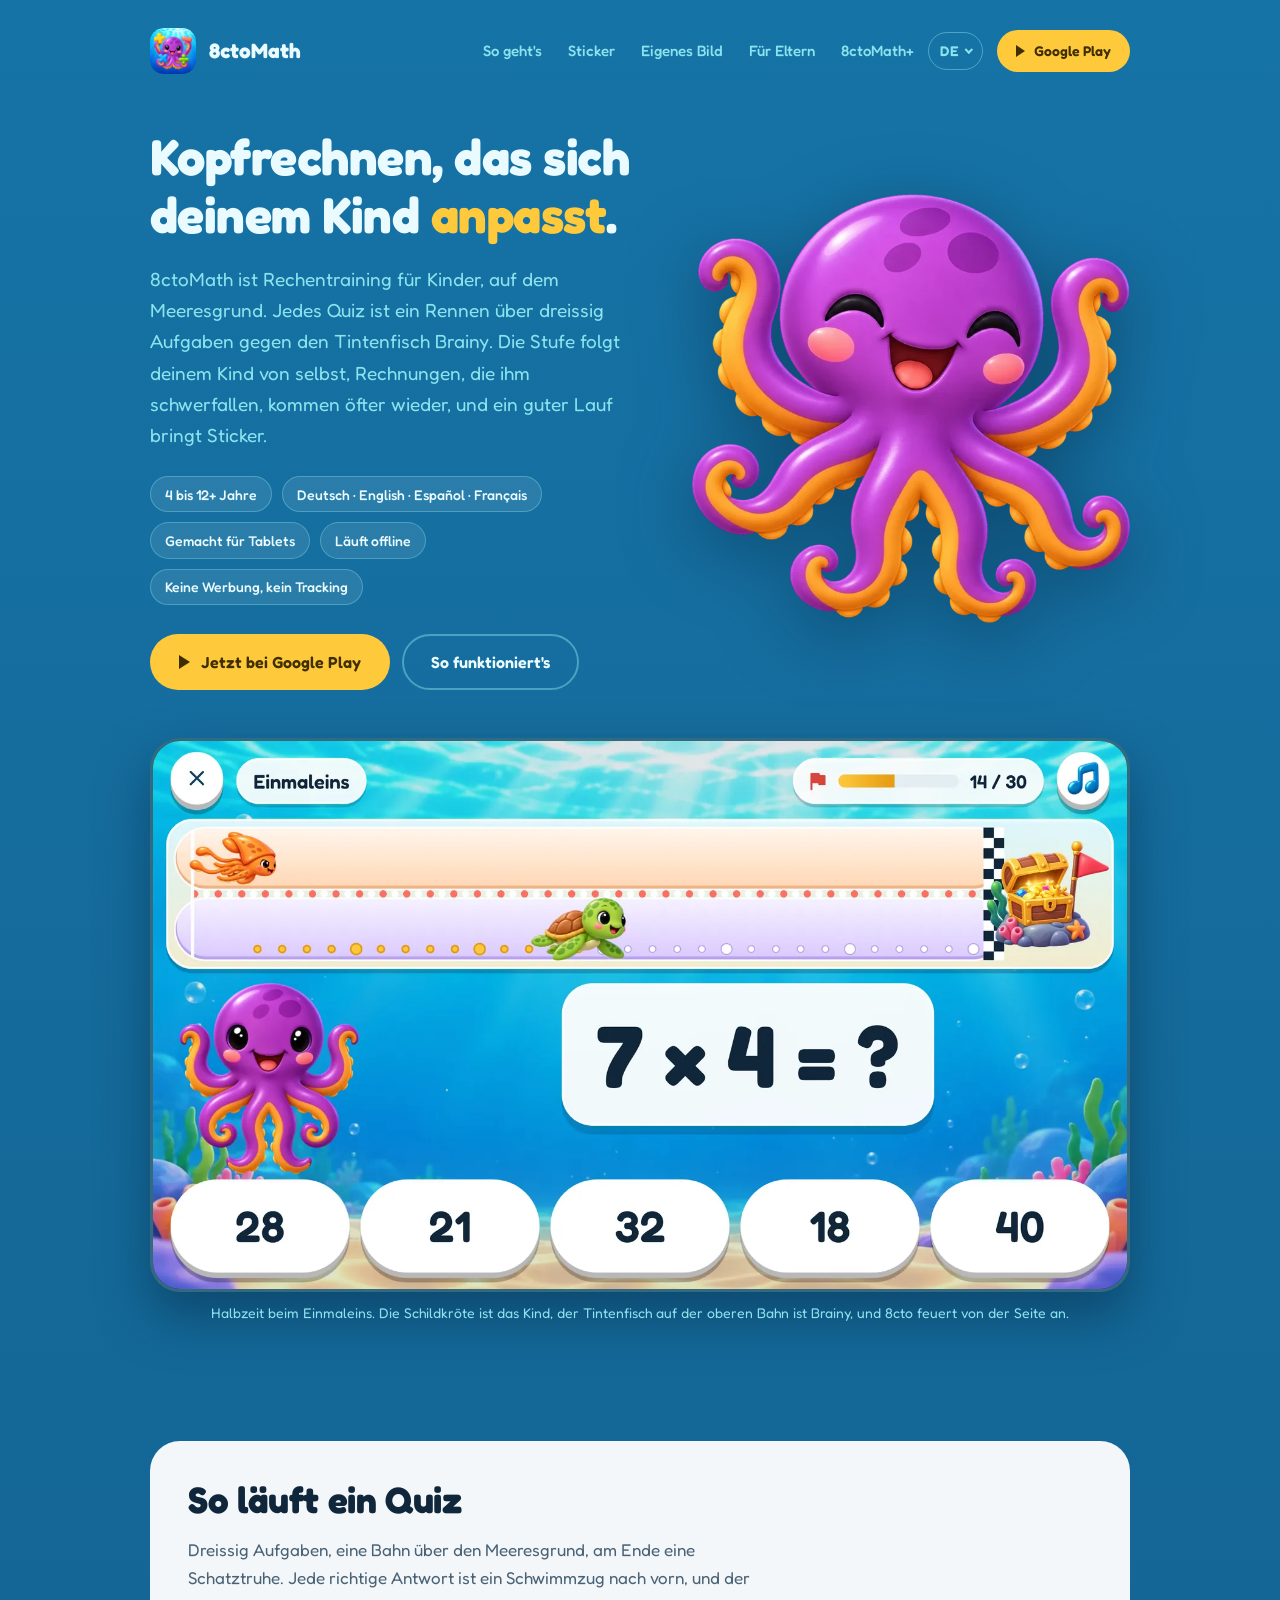
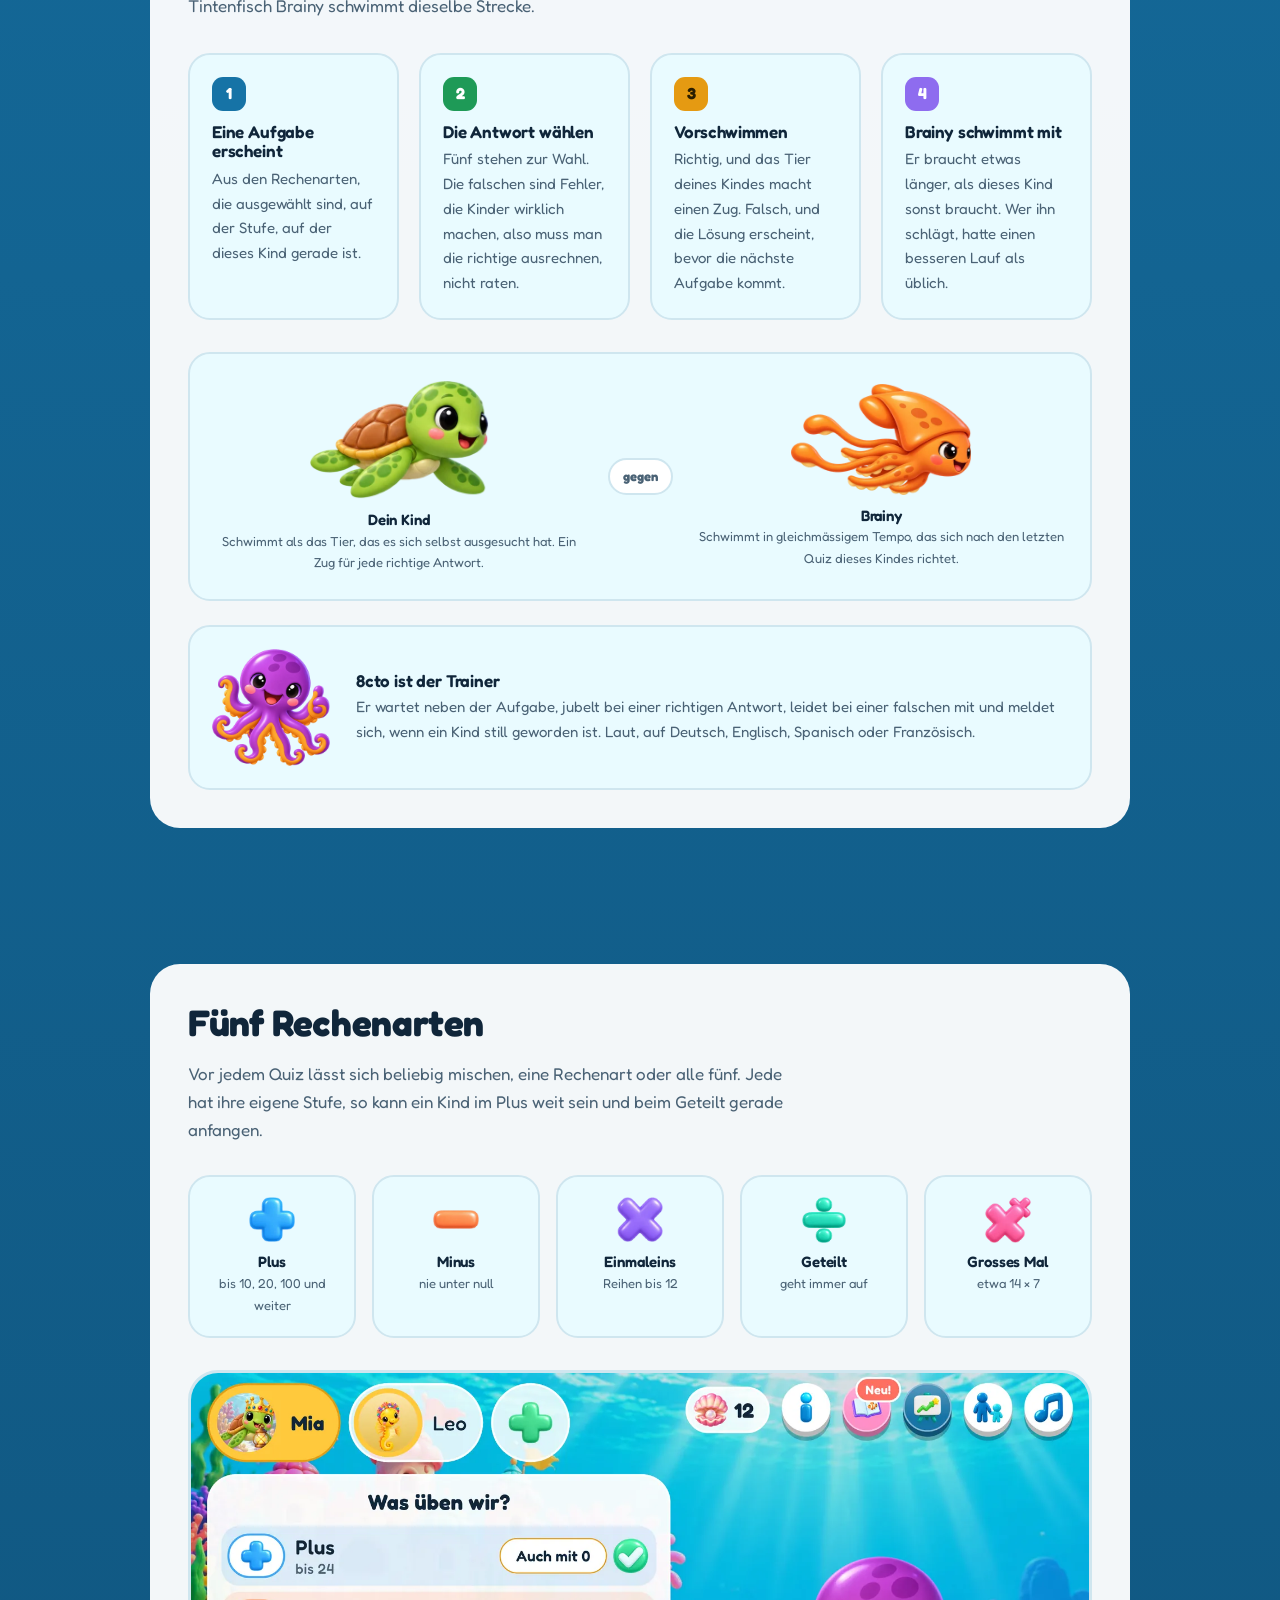
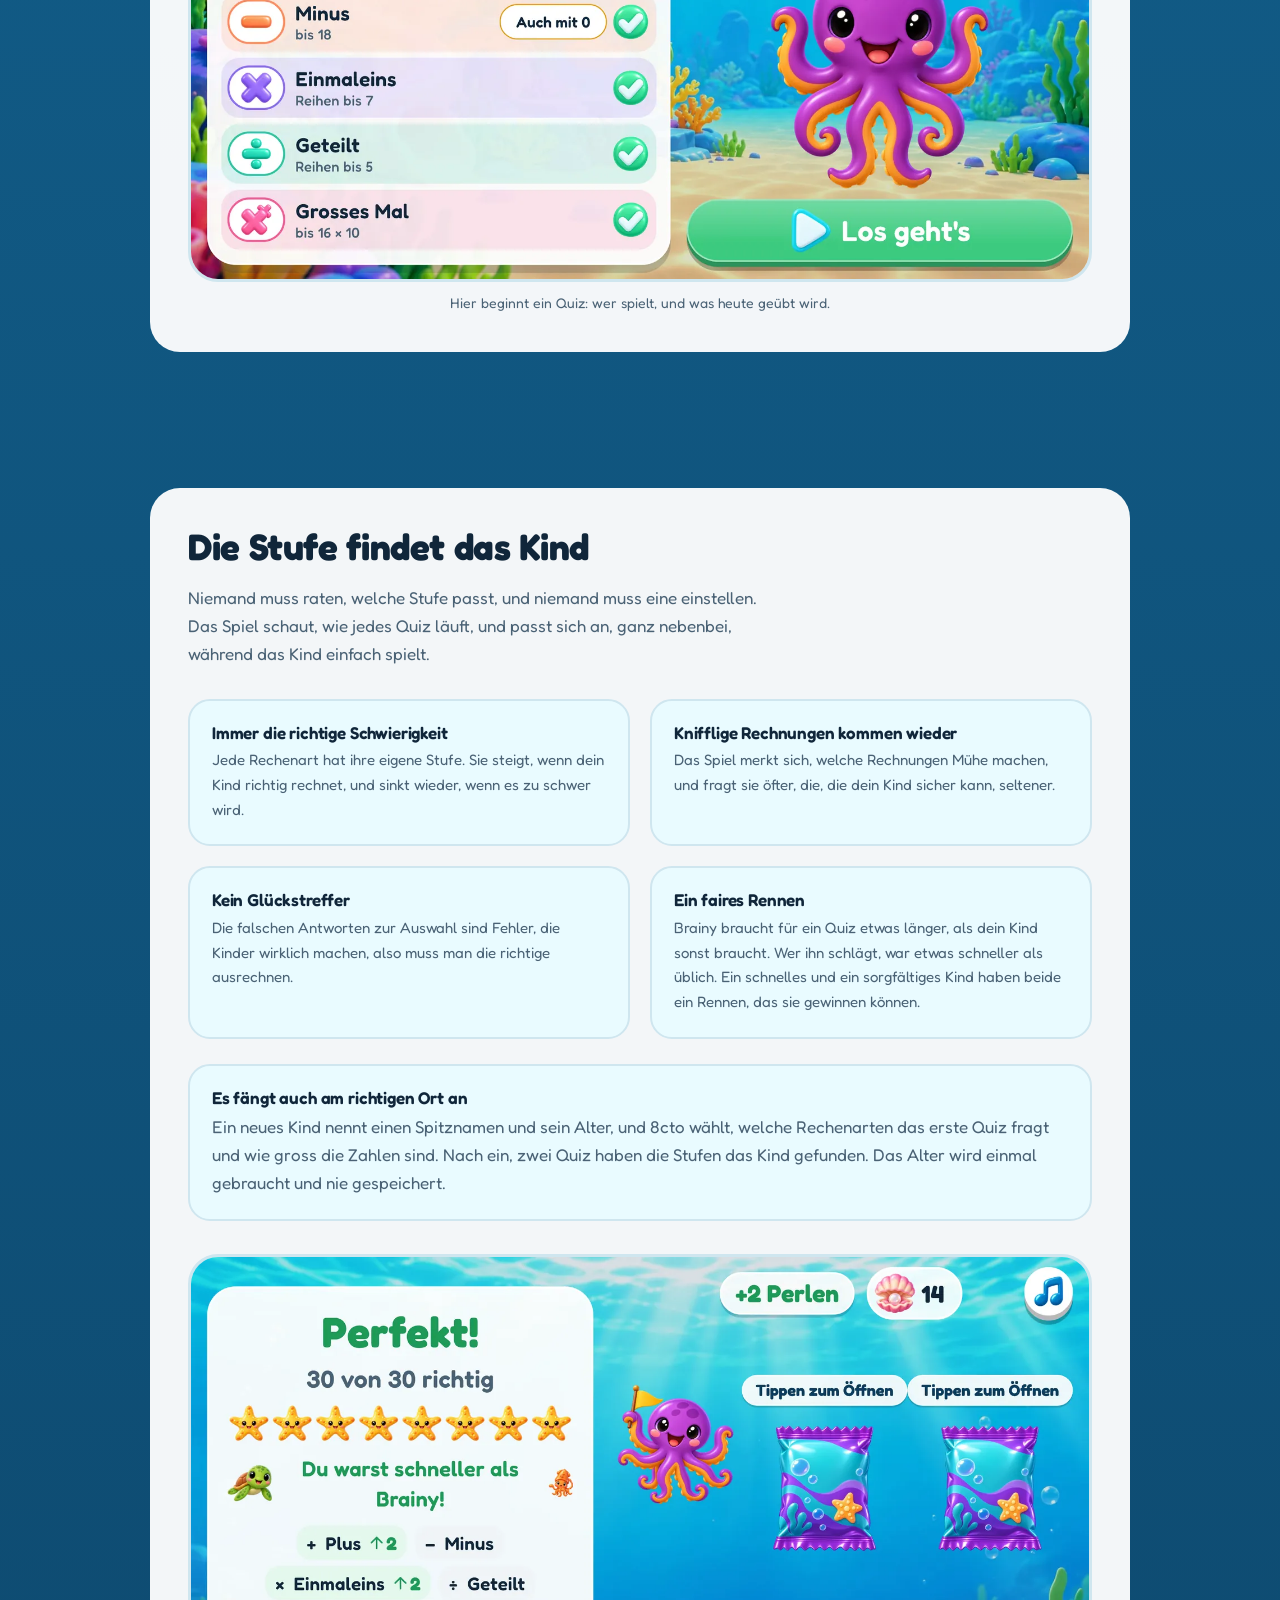
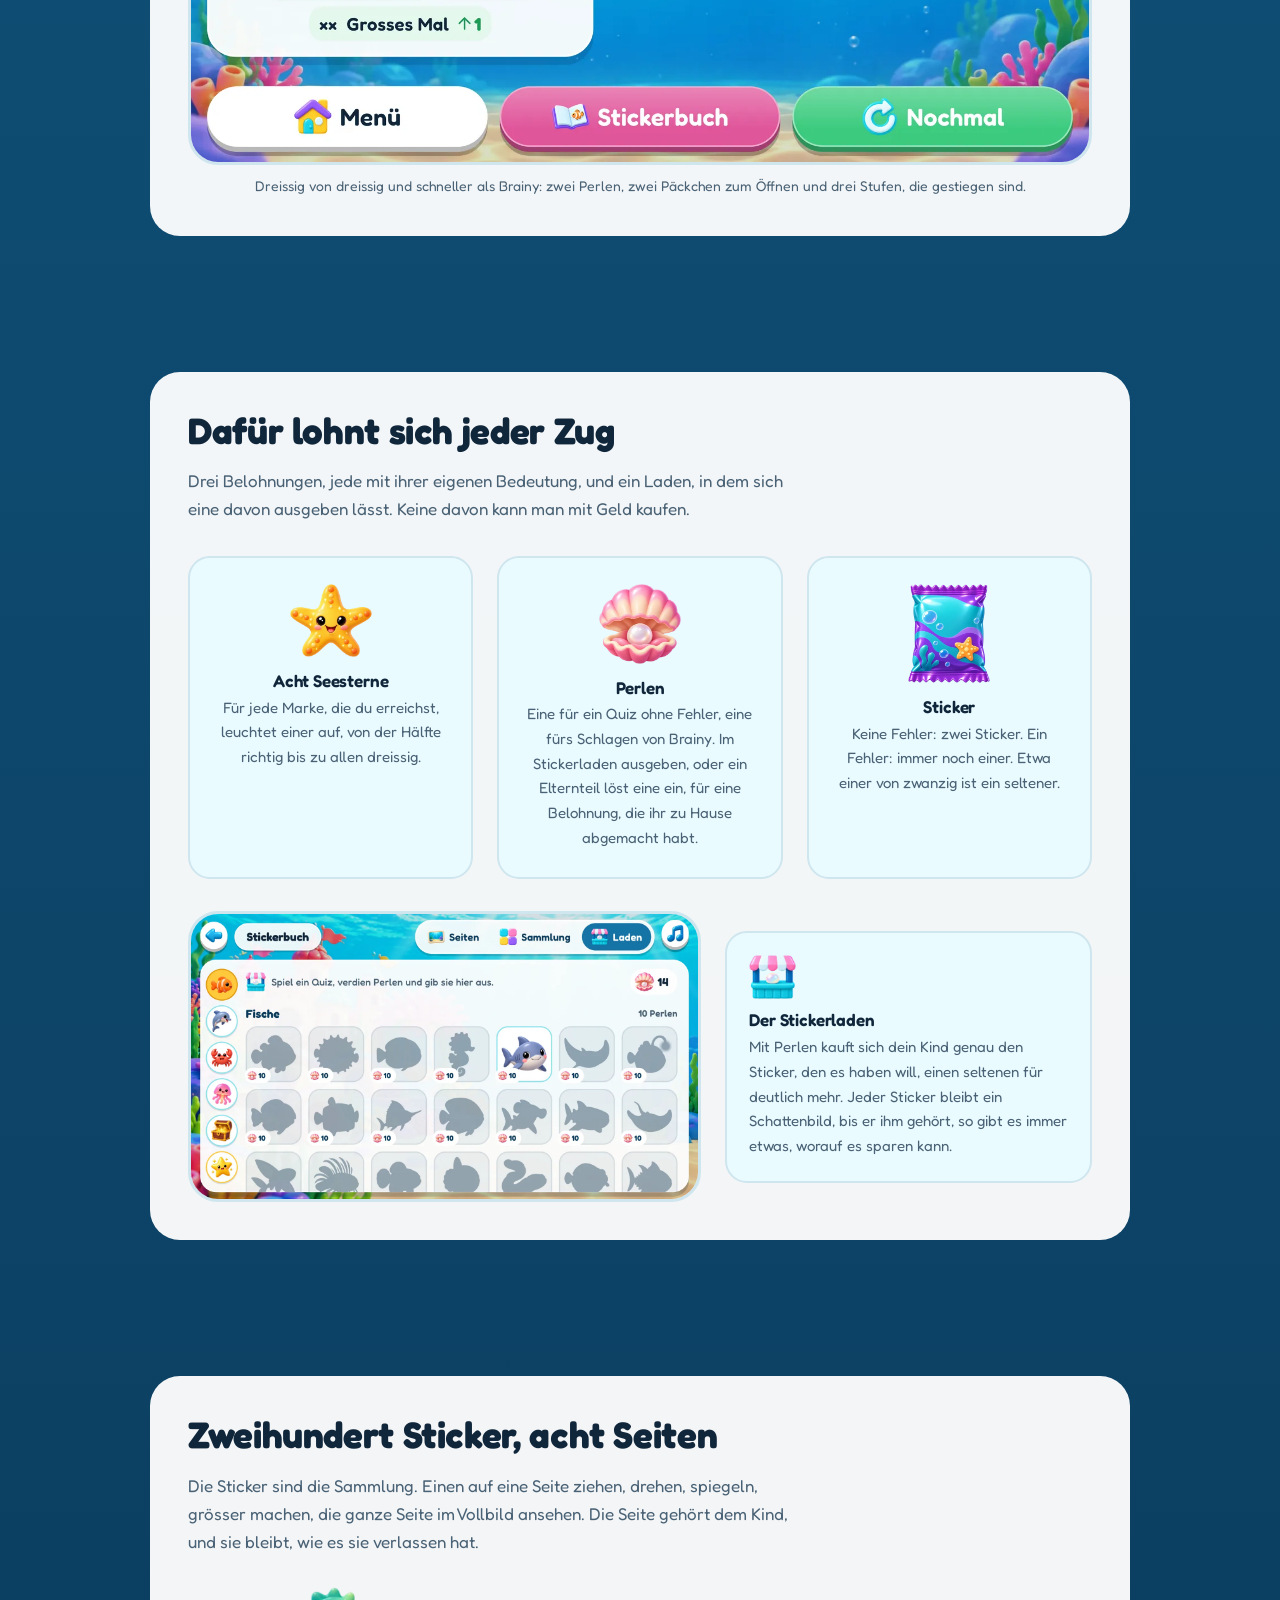
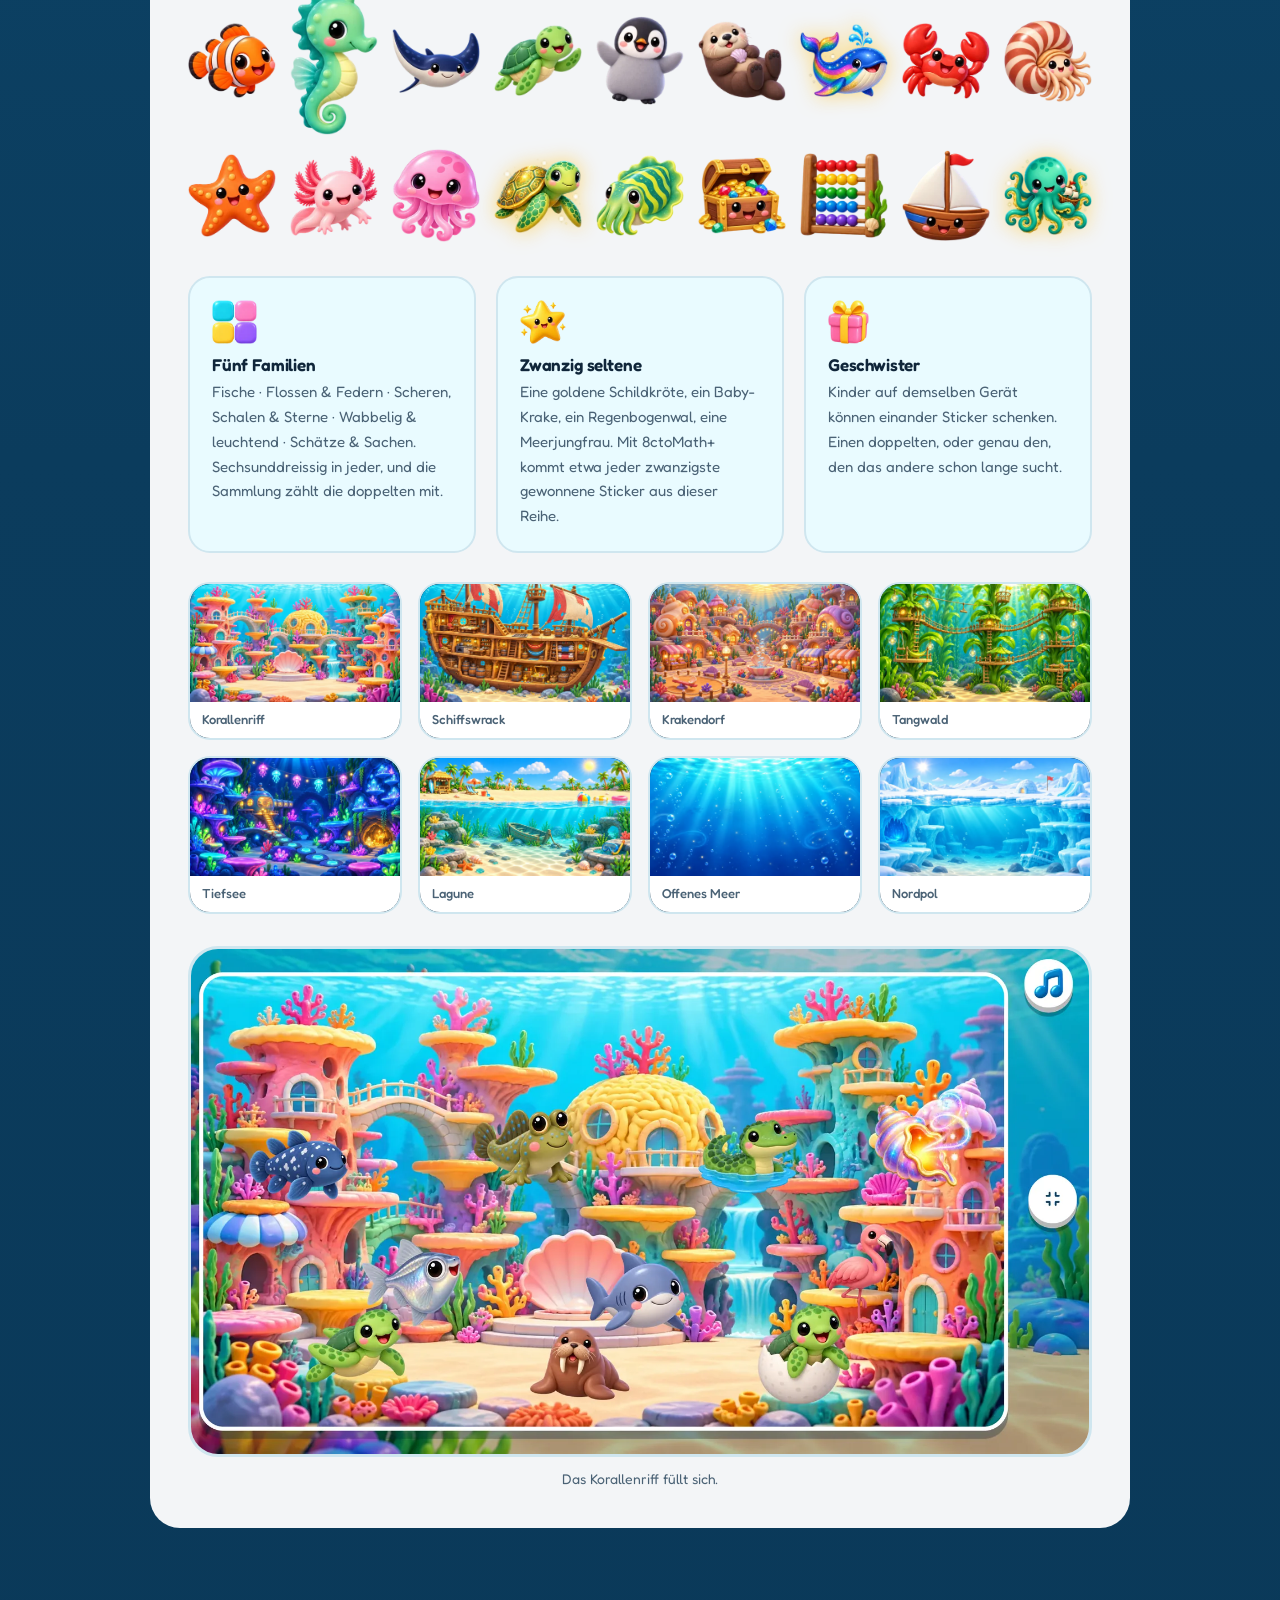
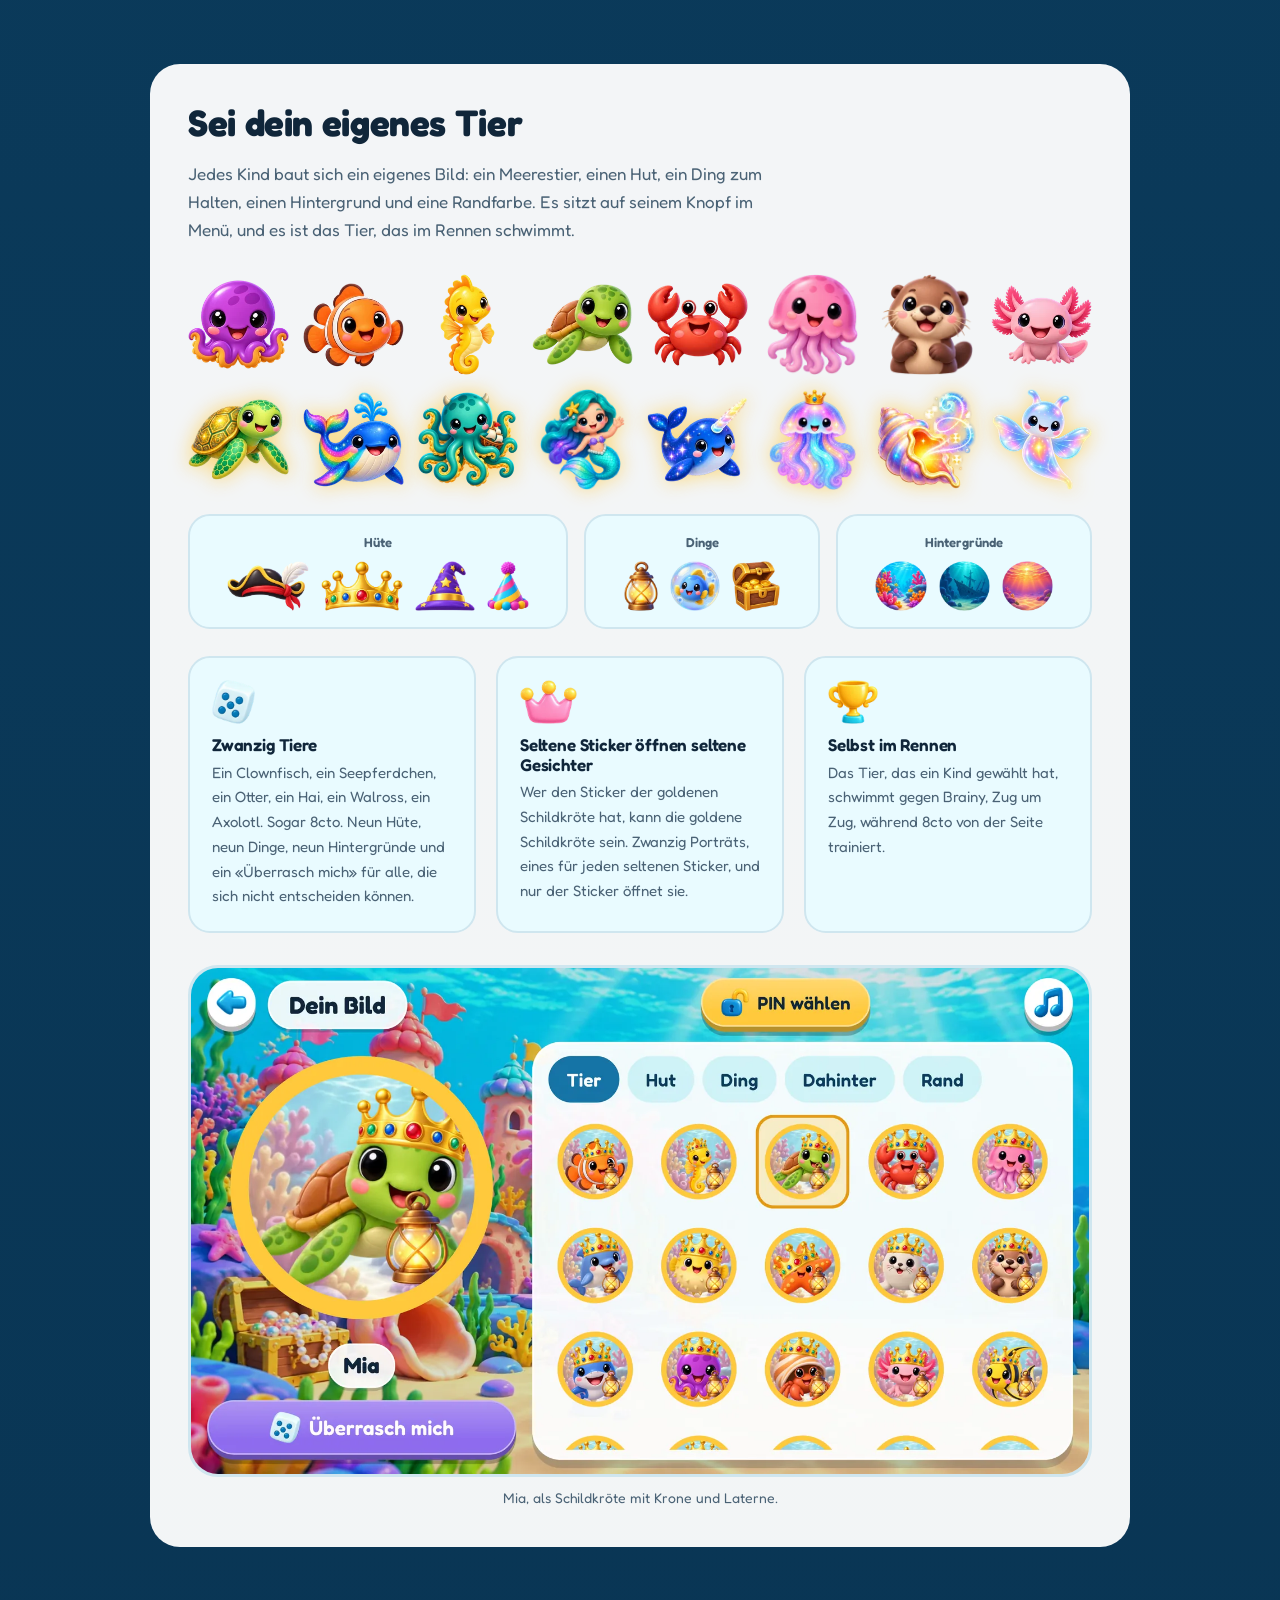
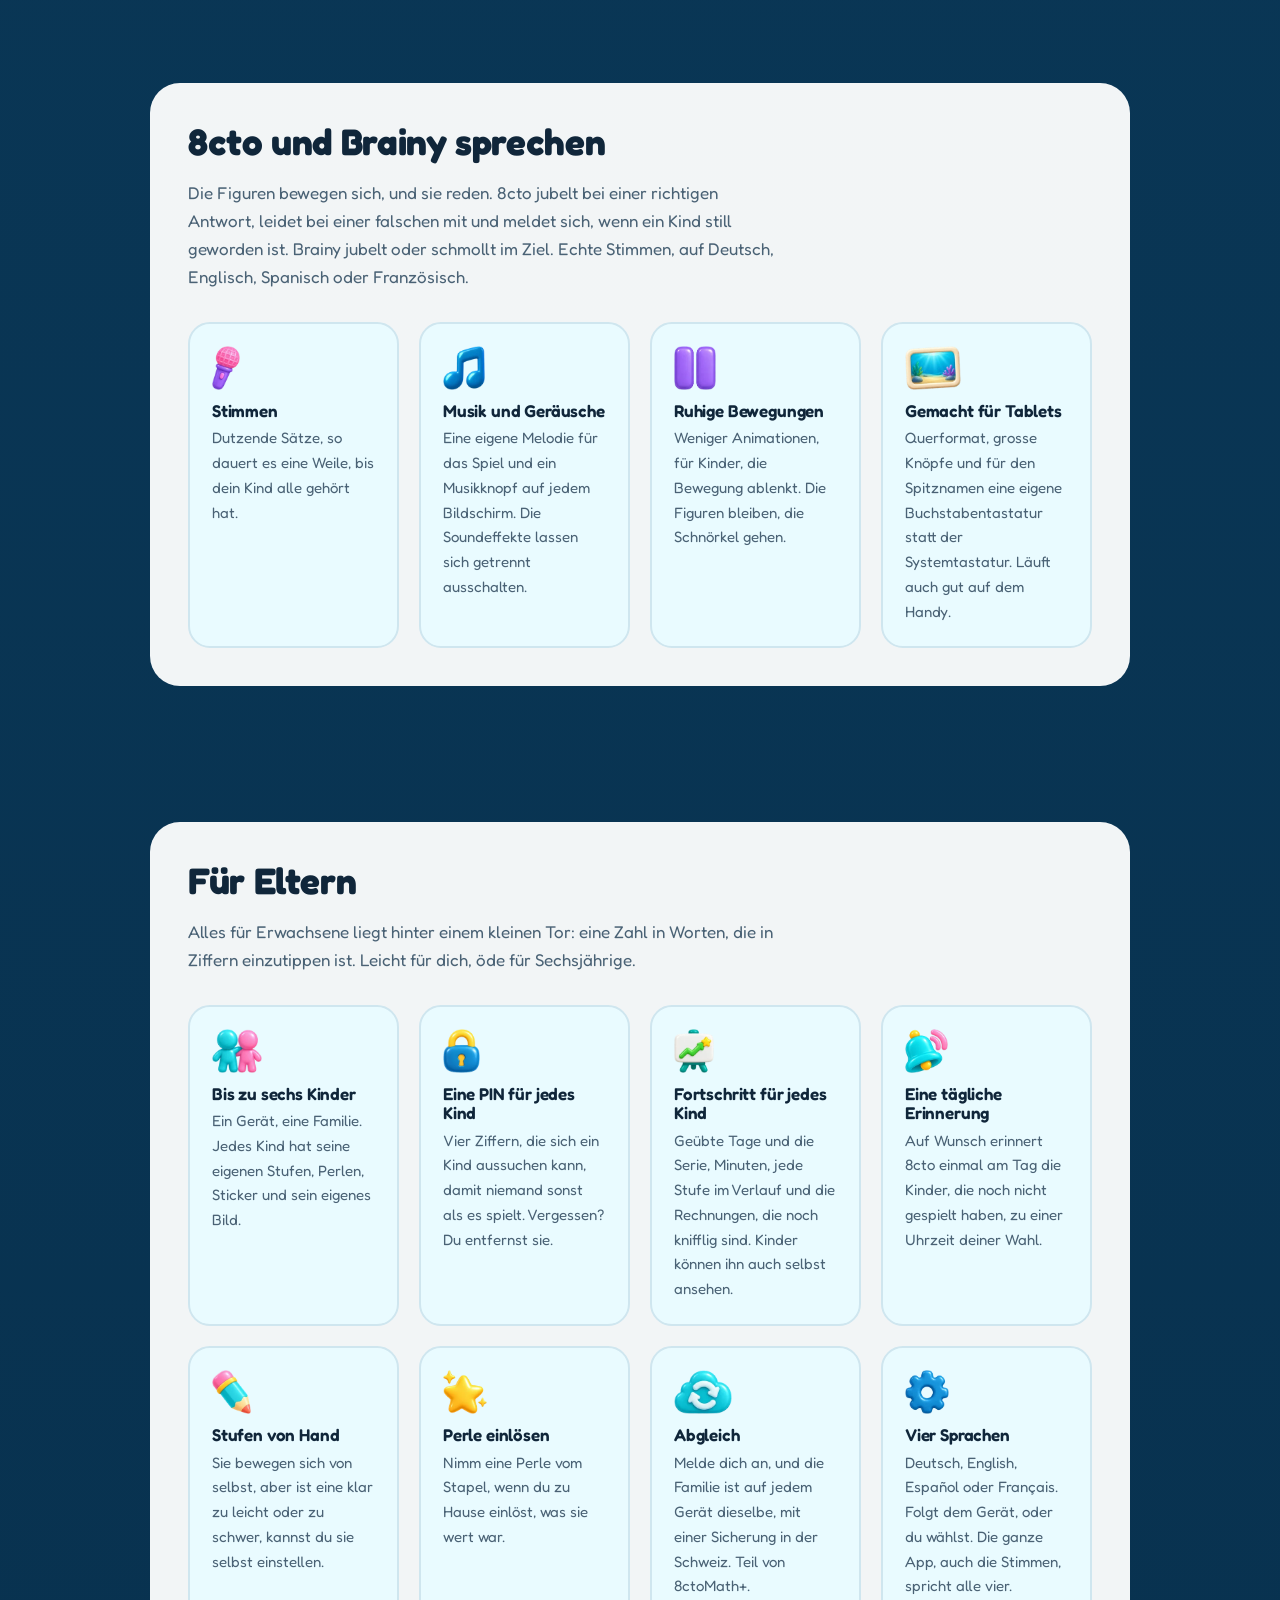
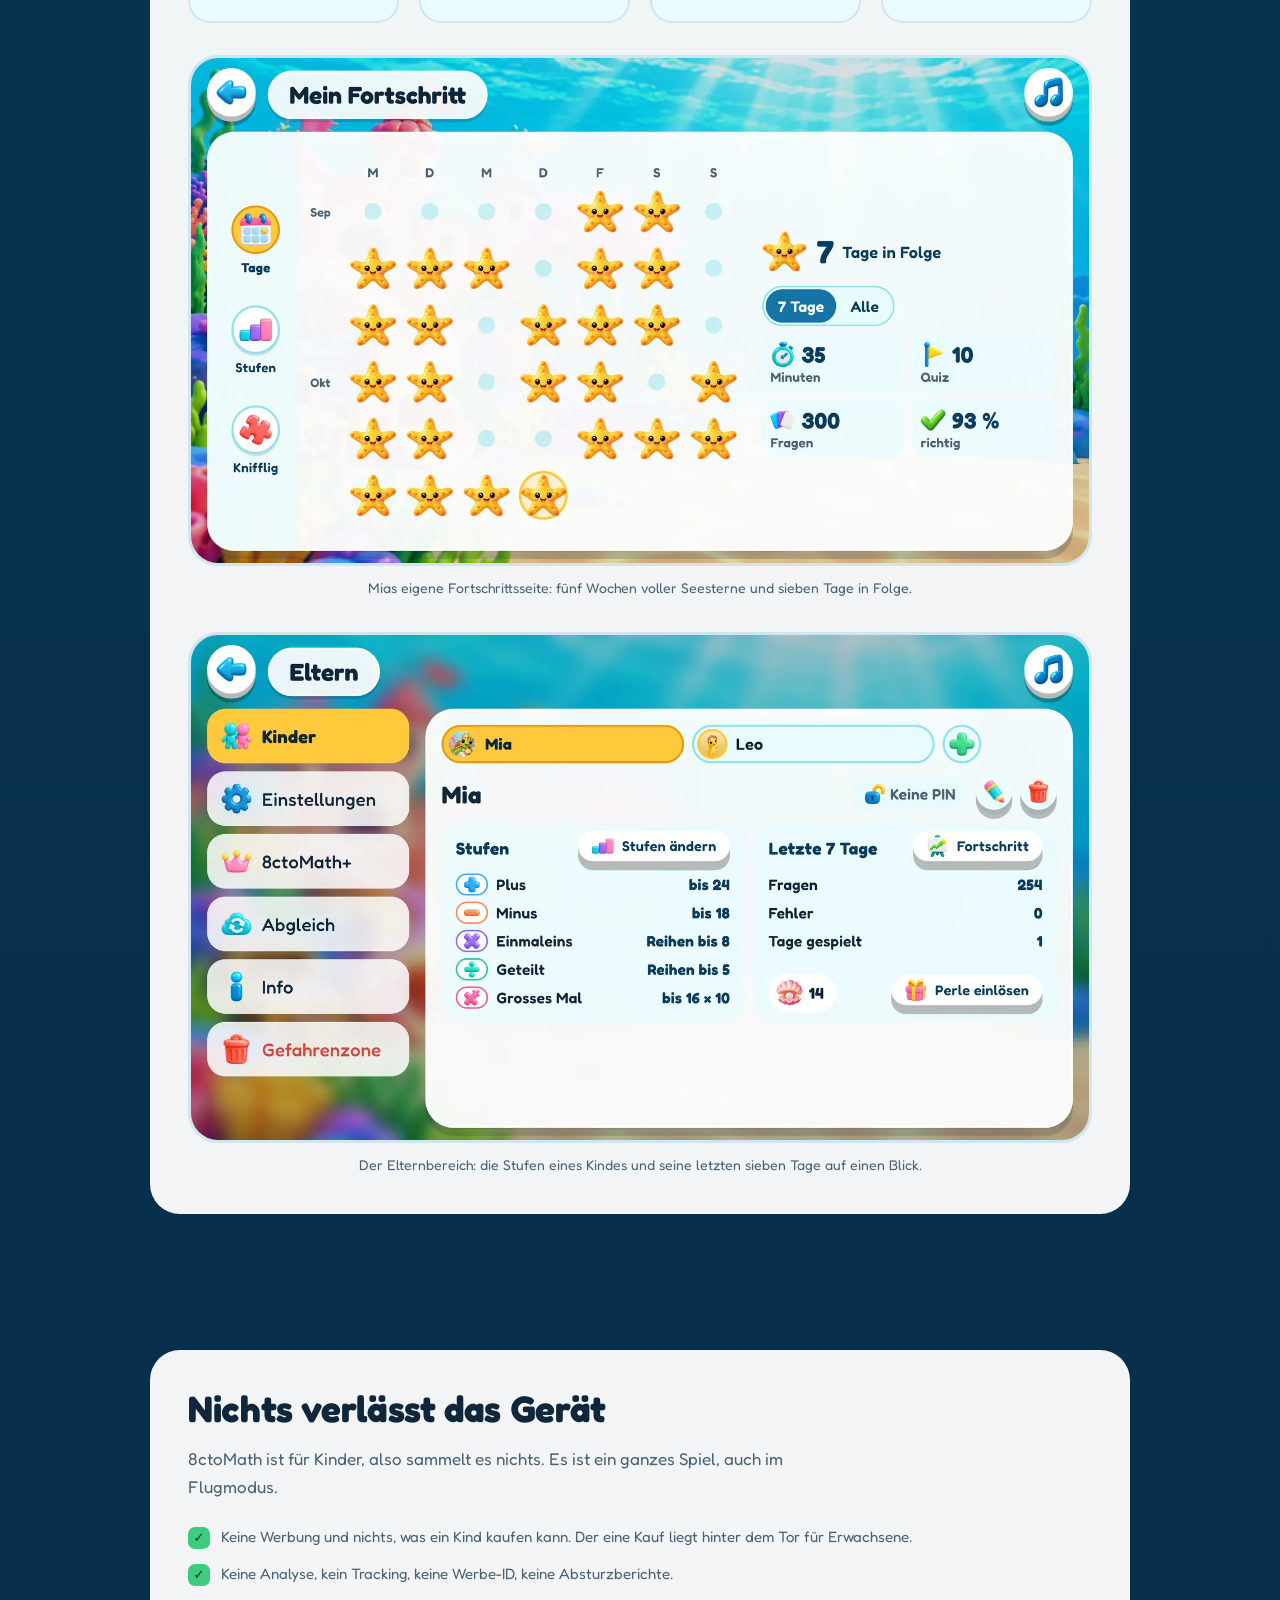
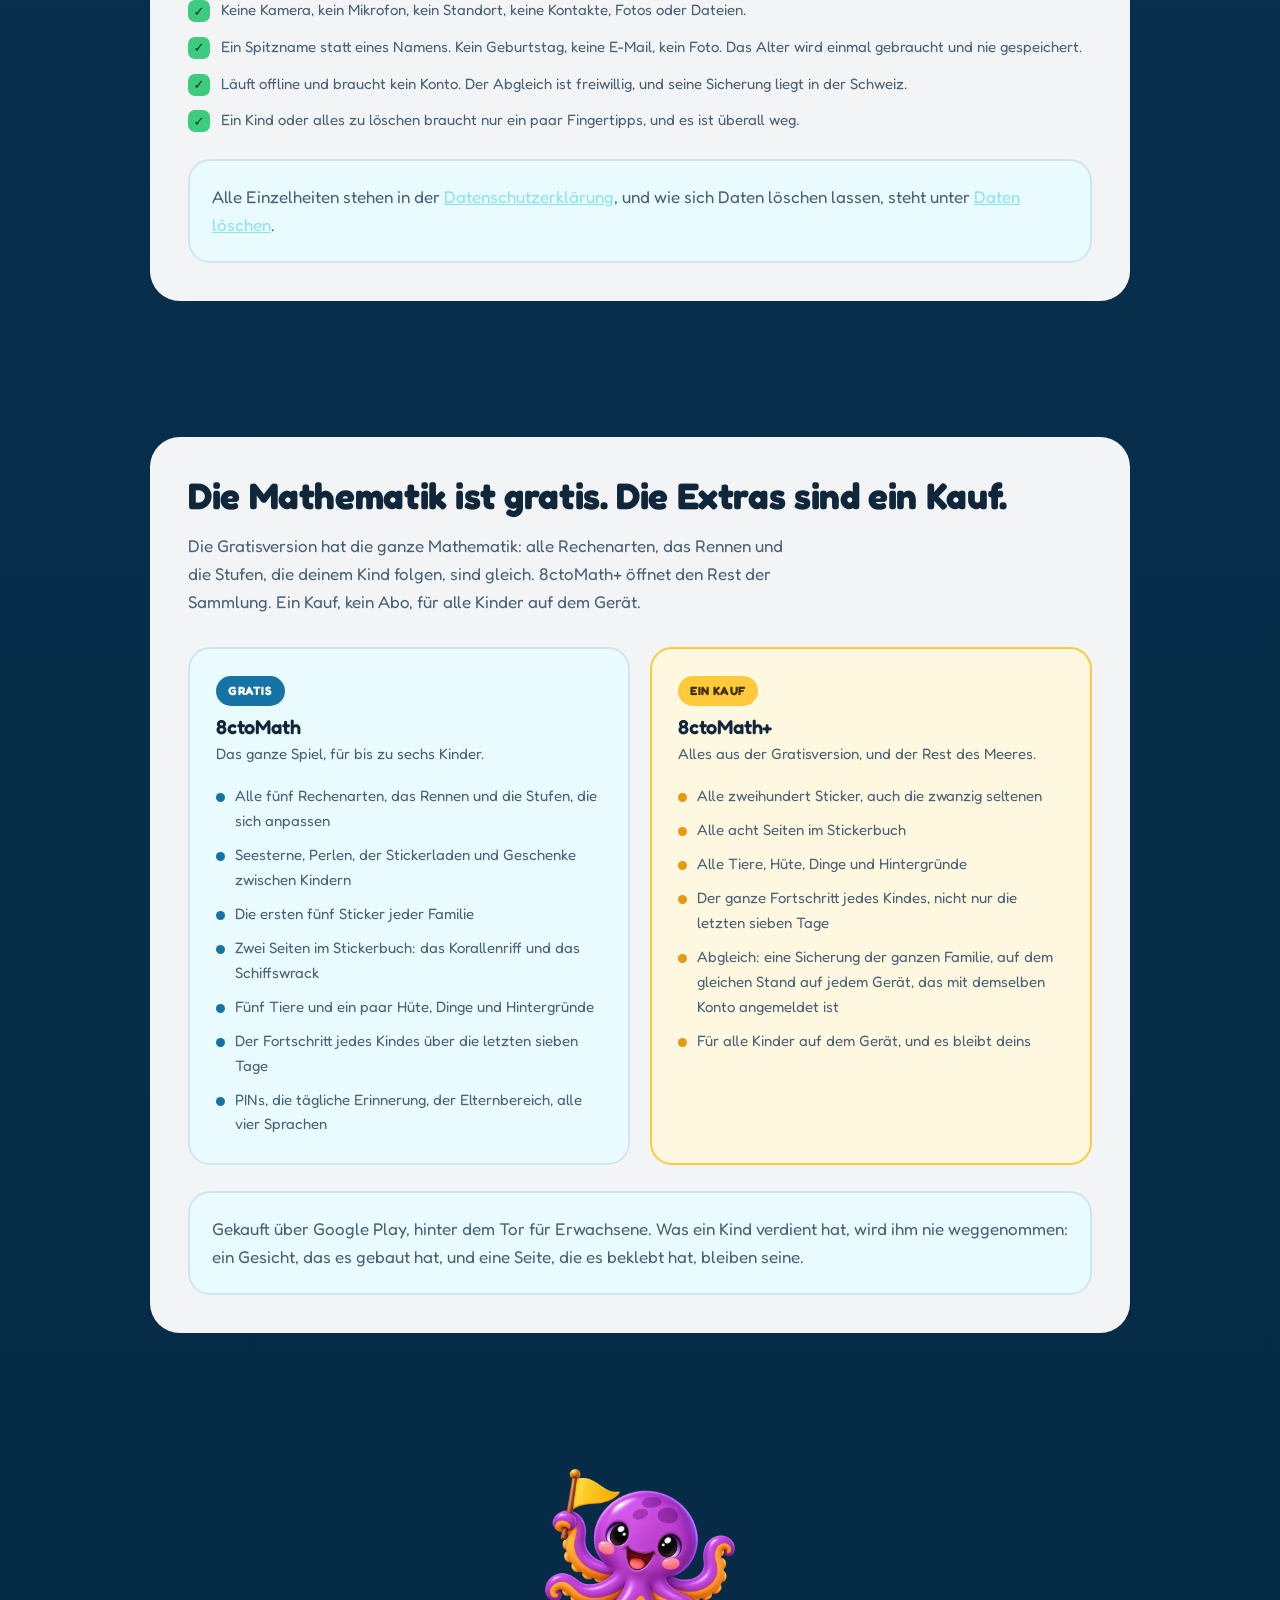
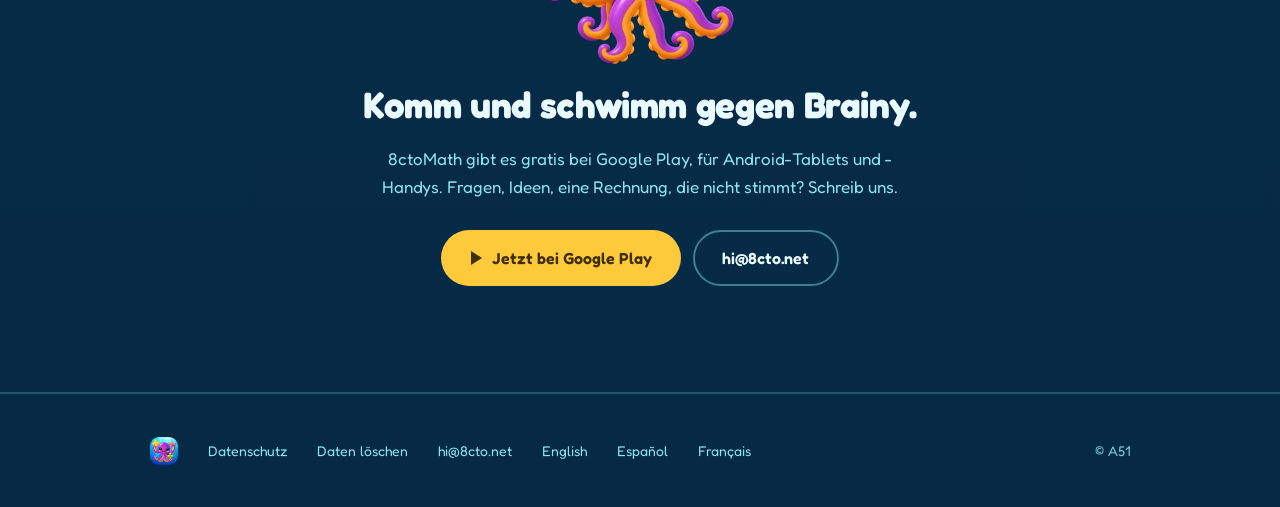
==== commit 578cf097: "8cto.net in Spanish and French, with a switcher for all four languages es/ and fr/ twins of the home" ====
--- a/de/index.html
+++ b/de/index.html
@@ -4,7 +4,7 @@
 <meta charset="utf-8">
 <meta name="viewport" content="width=device-width, initial-scale=1">
 <title>8ctoMath — Kopfrechnen, das sich deinem Kind anpasst</title>
-<meta name="description" content="Kopfrechnen für Kinder von 4 bis 12, auf dem Meeresgrund. Jedes Quiz ist ein Rennen über dreissig Aufgaben gegen den Tintenfisch Brainy: Die Stufe folgt dem Kind von selbst, knifflige Rechnungen kommen wieder, und ein guter Lauf bringt Sticker. Keine Werbung, kein Tracking, läuft offline. Auf Deutsch und Englisch.">
+<meta name="description" content="Kopfrechnen für Kinder von 4 bis 12, auf dem Meeresgrund. Jedes Quiz ist ein Rennen über dreissig Aufgaben gegen den Tintenfisch Brainy: Die Stufe folgt dem Kind von selbst, knifflige Rechnungen kommen wieder, und ein guter Lauf bringt Sticker. Keine Werbung, kein Tracking, läuft offline. Auf Deutsch, Englisch, Spanisch und Französisch.">
 <meta name="theme-color" content="#0B3C5D">
 <meta name="color-scheme" content="dark light">
 <meta property="og:title" content="8ctoMath — Kopfrechnen, das sich deinem Kind anpasst">
@@ -16,10 +16,14 @@
 <meta property="og:image:height" content="630">
 <meta property="og:locale" content="de_CH">
 <meta property="og:locale:alternate" content="en_GB">
+<meta property="og:locale:alternate" content="es_ES">
+<meta property="og:locale:alternate" content="fr_FR">
 <meta name="twitter:card" content="summary_large_image">
 <link rel="canonical" href="https://8cto.net/de/">
 <link rel="alternate" hreflang="en" href="https://8cto.net/">
 <link rel="alternate" hreflang="de" href="https://8cto.net/de/">
+<link rel="alternate" hreflang="es" href="https://8cto.net/es/">
+<link rel="alternate" hreflang="fr" href="https://8cto.net/fr/">
 <link rel="alternate" hreflang="x-default" href="https://8cto.net/">
 <link rel="icon" href="../favicon.ico" sizes="any">
 <link rel="icon" href="../favicon-192.png" type="image/png" sizes="192x192">
@@ -37,7 +41,7 @@
   "downloadUrl": "https://play.google.com/store/apps/details?id=io.a51.octomath",
   "sameAs": ["https://play.google.com/store/apps/details?id=io.a51.octomath"],
   "image": "https://8cto.net/img/og-de.png",
-  "inLanguage": ["de", "en"],
+  "inLanguage": ["de", "en", "es", "fr"],
   "offers": {"@type": "Offer", "price": "0", "priceCurrency": "EUR"},
   "publisher": {"@type": "Organization", "name": "A51", "url": "https://a51.io"}
 }
@@ -120,7 +124,7 @@
 .wrap{max-width:1060px;margin-inline:auto;padding-inline:clamp(20px,5vw,40px)}
 section{padding-block:clamp(38px,6vw,68px)}
 
-h1,h2,h3{font-weight:700;line-height:1.15;letter-spacing:-.01em}
+h1,h2,h3{font-weight:700;line-height:1.15;letter-spacing:-.01em;-webkit-hyphens:auto;hyphens:auto;overflow-wrap:break-word}
 h2{font-size:clamp(1.6rem,4vw,2.3rem)}
 h3{font-size:1.0625rem;font-weight:600}
 .lede{color:var(--shallow);max-width:60ch;margin-top:.9em;font-size:1.0625rem}
@@ -133,25 +137,53 @@
 .top nav{margin-left:auto;display:flex;align-items:center;gap:clamp(12px,2.4vw,26px)}
 /* padding-block keeps the tap target comfortable on a phone, where these
    are the only navigation there is. */
-.top nav a{color:var(--shallow);text-decoration:none;font-size:.9375rem;font-weight:500;
+.top nav a{color:var(--shallow);text-decoration:none;font-size:.9375rem;font-weight:500;white-space:nowrap;
            display:inline-block;padding-block:.62em}
 .top nav a:hover{color:#fff;text-decoration:underline}
 /* Two anchors drop out first; below that the nav goes entirely. The page is
    a single column to scroll, so nothing is actually out of reach, and the
-   labels wrap mid-word if they are kept. */
-@media (max-width:760px){.top nav a.hide-s{display:none}}
-@media (max-width:560px){.top nav{display:none}}
+   labels would wrap if they were kept (Spanish and French run long). */
+@media (max-width:960px){.top nav a.hide-s{display:none}}
+@media (max-width:720px){.top nav{display:none}}
 /* The store link stays when the nav goes: it is the one thing in the header
    a phone visitor is likely to want. */
 .top .btn-play{flex:none}
-@media (max-width:560px){.top .btn-play{margin-left:auto}}
-/* The other language, as two letters beside the store pill. On a 320 px
-   phone it goes; the footer has it too. */
-.top .lang{flex:none;color:var(--shallow);text-decoration:none;font-weight:600;
-  font-size:.875rem;letter-spacing:.04em;padding:.45em .8em;
-  border:1.5px solid rgba(139,227,238,.45);border-radius:999px}
-.top .lang:hover{color:#fff;border-color:var(--shallow)}
-@media (max-width:560px){.top .lang{margin-left:auto}.top .lang ~ .btn-play{margin-left:0}}
+@media (max-width:720px){.top .btn-play{margin-left:auto}}
+/* The language switcher: this page's language as two letters beside the
+   store pill, opening a short list of all four. It is a <details>, so it
+   opens and its links work with no script at all; the few lines at the end
+   of the page only close it on a click elsewhere or Escape. The page you
+   are on is in the list, ticked, but not a link. On a 320 px phone the
+   switcher goes; the footer has every language too. */
+.top .lang{flex:none;position:relative}
+.top .lang summary{
+  display:flex;align-items:center;gap:.45em;cursor:pointer;list-style:none;
+  color:var(--shallow);font-weight:600;font-size:.875rem;letter-spacing:.04em;
+  padding:.45em .8em;border:1.5px solid rgba(139,227,238,.45);border-radius:999px;
+  -webkit-user-select:none;user-select:none;
+}
+.top .lang summary::-webkit-details-marker{display:none}
+.top .lang summary:hover,.top .lang[open] summary{color:#fff;border-color:var(--shallow)}
+.top .lang summary:focus-visible{outline:3px solid var(--sun);outline-offset:3px}
+.top .lang .chev{width:.4em;height:.4em;border:solid currentColor;border-width:0 2px 2px 0;
+  transform:translateY(-.1em) rotate(45deg)}
+.top .lang[open] .chev{transform:translateY(.12em) rotate(-135deg)}
+.top .lang ul{
+  position:absolute;z-index:20;top:calc(100% + 8px);right:0;
+  min-width:9.5em;max-width:calc(100vw - 32px);list-style:none;padding:6px;
+  background:#fff;border-radius:18px;box-shadow:0 16px 36px rgba(6,42,69,.5);
+}
+.top .lang li > *{
+  display:flex;align-items:center;justify-content:space-between;gap:.8em;
+  padding:.45em .85em;border-radius:var(--r-chip);white-space:nowrap;
+  color:var(--ink);text-decoration:none;font-size:.9375rem;font-weight:500;
+}
+.top .lang li a:hover{background:var(--foam);color:var(--sea)}
+.top .lang li a:focus-visible{outline:3px solid var(--sea);outline-offset:-3px}
+.top .lang li [aria-current]{background:var(--foam);color:var(--sea);font-weight:600}
+.top .lang li [aria-current]::after{content:"";flex:none;width:.32em;height:.62em;
+  border:solid currentColor;border-width:0 2px 2px 0;transform:translateY(-.1em) rotate(45deg)}
+@media (max-width:720px){.top .lang{margin-left:auto}.top .lang ~ .btn-play{margin-left:0}}
 /* A 320 px phone fits logo, name and pill only a size down. */
 @media (max-width:380px){
   .top,.top .home{gap:10px}
@@ -428,7 +460,15 @@
     <a href="#parents">Für Eltern</a>
     <a href="#plus">8ctoMath+</a>
   </nav>
-  <a class="lang" href="../" hreflang="en" lang="en" title="English" aria-label="English">EN</a>
+  <details class="lang">
+    <summary aria-label="Sprache: Deutsch">DE<span class="chev" aria-hidden="true"></span></summary>
+    <ul>
+      <li><a href="../" hreflang="en" lang="en">English</a></li>
+      <li><span aria-current="page" lang="de">Deutsch</span></li>
+      <li><a href="../es/" hreflang="es" lang="es">Español</a></li>
+      <li><a href="../fr/" hreflang="fr" lang="fr">Français</a></li>
+    </ul>
+  </details>
   <a class="btn btn-sun btn-sm btn-play" href="https://play.google.com/store/apps/details?id=io.a51.octomath"><span class="tri" aria-hidden="true"></span>Google&nbsp;Play</a>
 </header>
 
@@ -444,7 +484,7 @@
       kommen öfter wieder, und ein guter Lauf bringt Sticker.</p>
       <div class="facts">
         <span>4 bis 12+ Jahre</span>
-        <span>Deutsch &amp; English</span>
+        <span>Deutsch · English · Español · Français</span>
         <span>Gemacht für Tablets</span>
         <span>Läuft offline</span>
         <span>Keine Werbung, kein Tracking</span>
@@ -521,7 +561,8 @@
           <h3>8cto ist der Trainer</h3>
           <p>Er wartet neben der Aufgabe, jubelt bei einer richtigen Antwort,
           leidet bei einer falschen mit und meldet sich, wenn ein Kind still
-          geworden ist. Laut, auf Deutsch oder Englisch.</p>
+          geworden ist. Laut, auf Deutsch, Englisch, Spanisch oder
+          Französisch.</p>
         </div>
       </div>
     </div>
@@ -850,7 +891,7 @@
       <p class="lede">Die Figuren bewegen sich, und sie reden. 8cto jubelt bei
       einer richtigen Antwort, leidet bei einer falschen mit und meldet sich,
       wenn ein Kind still geworden ist. Brainy jubelt oder schmollt im Ziel.
-      Echte Stimmen, auf Deutsch oder Englisch.</p>
+      Echte Stimmen, auf Deutsch, Englisch, Spanisch oder Französisch.</p>
 
       <div class="grid g4" style="margin-top:1.8em">
         <div class="tile">
@@ -936,9 +977,9 @@
         </div>
         <div class="tile">
           <img class="ico" src="../img/icons/settings.webp" alt="" loading="lazy">
-          <h3>Deutsch oder English</h3>
-          <p>Folgt dem Gerät, oder du wählst. Die ganze App, auch die Stimmen,
-          in beiden Sprachen.</p>
+          <h3>Vier Sprachen</h3>
+          <p>Deutsch, English, Español oder Français. Folgt dem Gerät, oder
+          du wählst. Die ganze App, auch die Stimmen, spricht alle vier.</p>
         </div>
       </div>
 
@@ -1004,7 +1045,7 @@
             <li>Zwei Seiten im Stickerbuch: das Korallenriff und das Schiffswrack</li>
             <li>Fünf Tiere und ein paar Hüte, Dinge und Hintergründe</li>
             <li>Der Fortschritt jedes Kindes über die letzten sieben Tage</li>
-            <li>PINs, die tägliche Erinnerung, der Elternbereich, Deutsch und Englisch</li>
+            <li>PINs, die tägliche Erinnerung, der Elternbereich, alle vier Sprachen</li>
           </ul>
         </div>
         <div class="plan plus">
@@ -1051,9 +1092,35 @@
     <a href="datenloeschung.html">Daten löschen</a>
     <a href="mailto:hi@8cto.net">hi@8cto.net</a>
     <a href="../" hreflang="en" lang="en">English</a>
+    <a href="../es/" hreflang="es" lang="es">Español</a>
+    <a href="../fr/" hreflang="fr" lang="fr">Français</a>
     <span class="copy">&copy; <a href="https://a51.io">A51</a></span>
   </div>
 </footer>
 
+<script>
+/* The language menu is a <details>: it opens, and its links work, with no
+   script. This only closes it on a click elsewhere, on Escape, once a
+   language is picked, and when the page comes back with the back button. */
+(function () {
+  var menu = document.querySelector('details.lang');
+  if (!menu) return;
+  function close() { menu.open = false; }
+  document.addEventListener('click', function (e) {
+    if (menu.open && !menu.contains(e.target)) close();
+  });
+  document.addEventListener('keydown', function (e) {
+    if (e.key !== 'Escape' || !menu.open) return;
+    var inside = menu.contains(document.activeElement);
+    close();
+    if (inside) menu.querySelector('summary').focus();
+  });
+  menu.addEventListener('click', function (e) {
+    if (e.target.closest('a')) close();
+  });
+  window.addEventListener('pageshow', close);
+})();
+</script>
+
 </body>
 </html>
